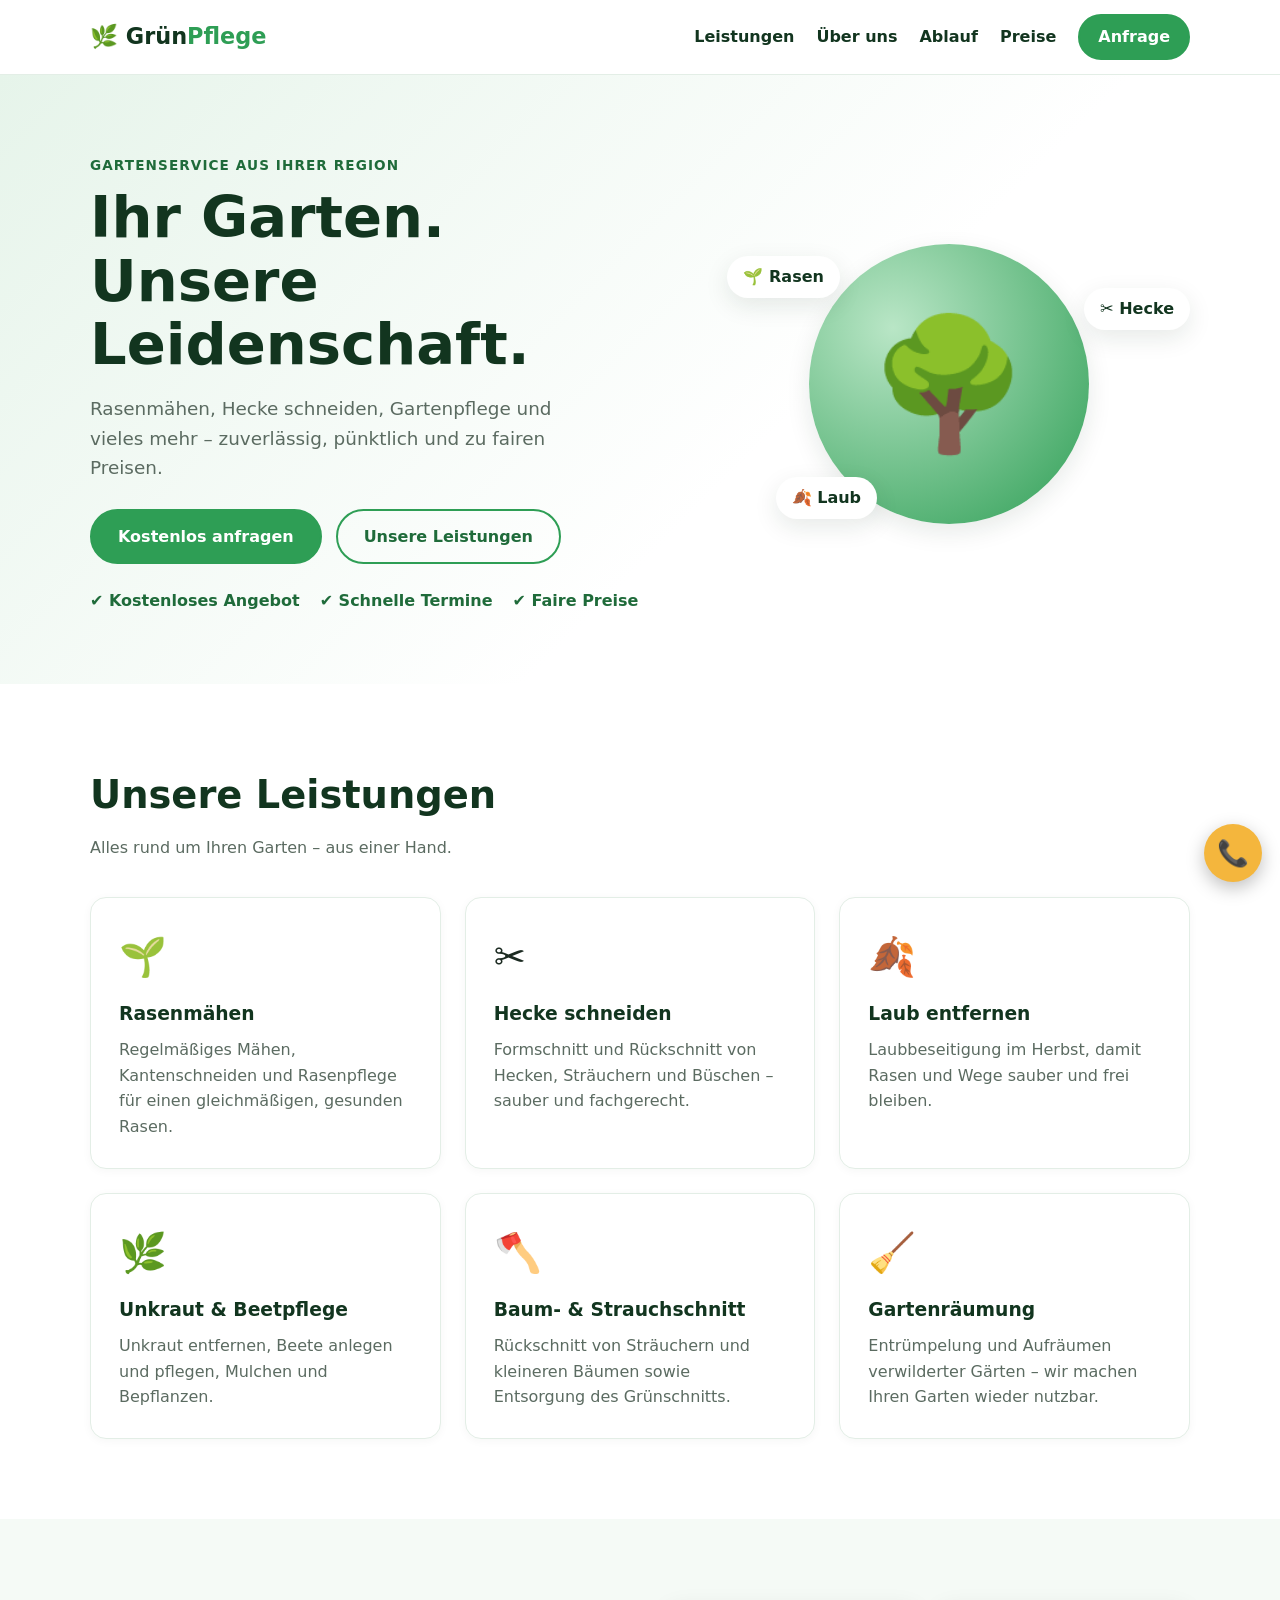
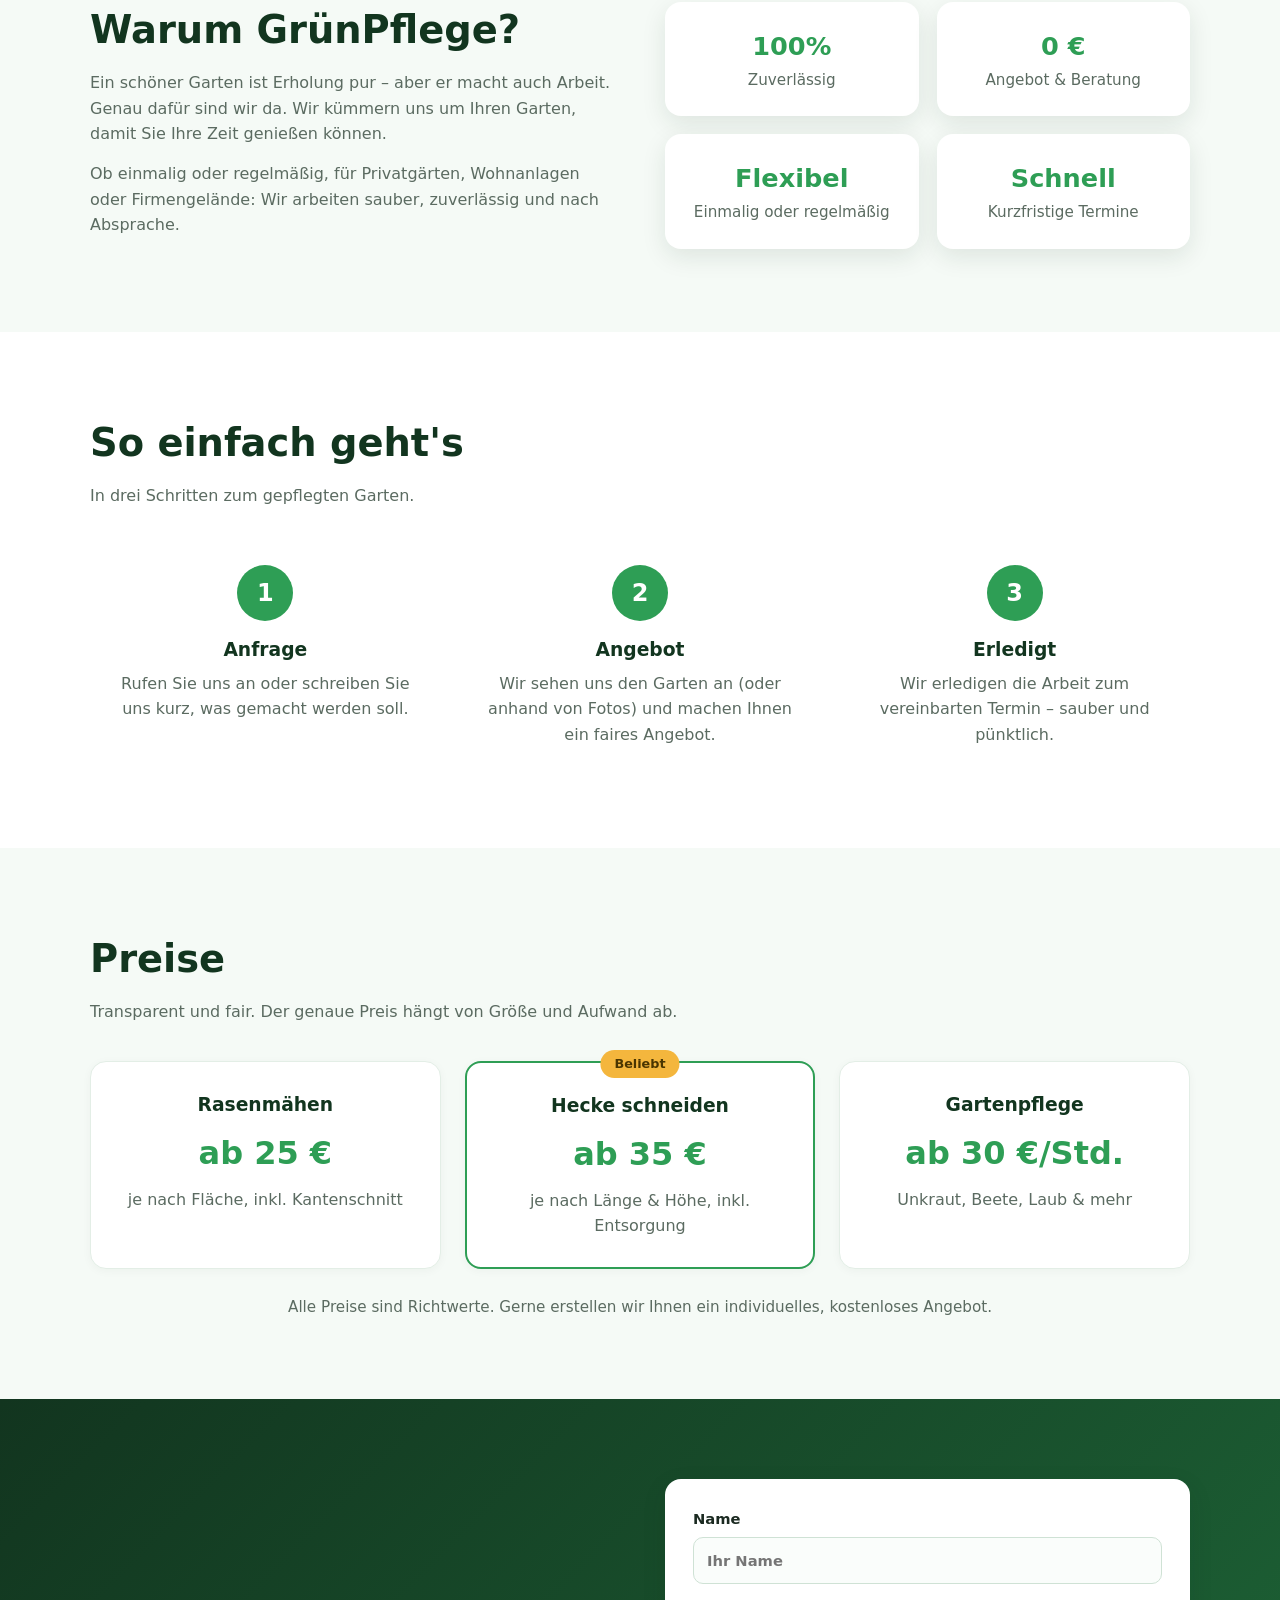
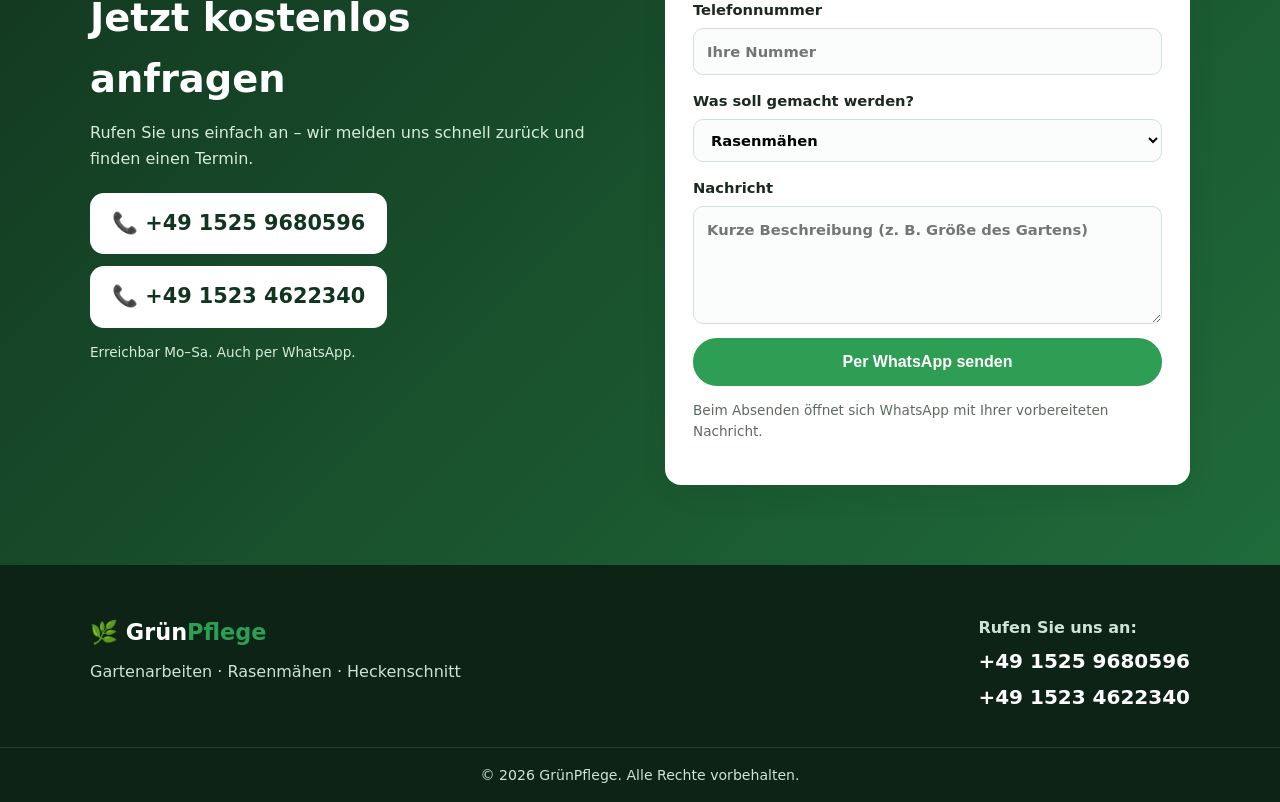
==== index.html @ f7f3b717 "Add files via upload" ====
<!DOCTYPE html>
<html lang="de">
<head>
  <meta charset="UTF-8">
  <meta name="viewport" content="width=device-width, initial-scale=1">
  <title>GrünPflege – Gartenarbeiten, Rasenmähen & Heckenschnitt</title>
  <meta name="description" content="Ihr zuverlässiger Gartenservice: Rasenmähen, Hecke schneiden, Gartenpflege und mehr. Jetzt kostenlos anfragen!">
  <link rel="stylesheet" href="style.css">
</head>
<body>

  <header class="site-header">
    <div class="container header-inner">
      <a href="#top" class="logo">🌿 Grün<span>Pflege</span></a>
      <button class="nav-toggle" aria-label="Menü öffnen" aria-expanded="false">☰</button>
      <nav class="nav" id="nav">
        <a href="#leistungen">Leistungen</a>
        <a href="#ueber-uns">Über uns</a>
        <a href="#ablauf">Ablauf</a>
        <a href="#preise">Preise</a>
        <a href="#kontakt" class="btn btn-small">Anfrage</a>
      </nav>
    </div>
  </header>

  <main id="top">

    <!-- HERO -->
    <section class="hero">
      <div class="container hero-inner">
        <div class="hero-text">
          <p class="eyebrow">Gartenservice aus Ihrer Region</p>
          <h1>Ihr Garten. <br>Unsere Leidenschaft.</h1>
          <p class="lead">Rasenmähen, Hecke schneiden, Gartenpflege und vieles mehr – zuverlässig, pünktlich und zu fairen Preisen.</p>
          <div class="hero-buttons">
            <a href="#kontakt" class="btn">Kostenlos anfragen</a>
            <a href="#leistungen" class="btn btn-outline">Unsere Leistungen</a>
          </div>
          <ul class="hero-points">
            <li>✔ Kostenloses Angebot</li>
            <li>✔ Schnelle Termine</li>
            <li>✔ Faire Preise</li>
          </ul>
        </div>
        <div class="hero-art" aria-hidden="true">
          <div class="art-circle">🌳</div>
          <div class="art-chip chip1">🌱 Rasen</div>
          <div class="art-chip chip2">✂️ Hecke</div>
          <div class="art-chip chip3">🍂 Laub</div>
        </div>
      </div>
    </section>

    <!-- LEISTUNGEN -->
    <section id="leistungen" class="section">
      <div class="container">
        <h2>Unsere Leistungen</h2>
        <p class="section-sub">Alles rund um Ihren Garten – aus einer Hand.</p>
        <div class="cards">
          <article class="card">
            <div class="icon">🌱</div>
            <h3>Rasenmähen</h3>
            <p>Regelmäßiges Mähen, Kantenschneiden und Rasenpflege für einen gleichmäßigen, gesunden Rasen.</p>
          </article>
          <article class="card">
            <div class="icon">✂️</div>
            <h3>Hecke schneiden</h3>
            <p>Formschnitt und Rückschnitt von Hecken, Sträuchern und Büschen – sauber und fachgerecht.</p>
          </article>
          <article class="card">
            <div class="icon">🍂</div>
            <h3>Laub entfernen</h3>
            <p>Laubbeseitigung im Herbst, damit Rasen und Wege sauber und frei bleiben.</p>
          </article>
          <article class="card">
            <div class="icon">🌿</div>
            <h3>Unkraut & Beetpflege</h3>
            <p>Unkraut entfernen, Beete anlegen und pflegen, Mulchen und Bepflanzen.</p>
          </article>
          <article class="card">
            <div class="icon">🪓</div>
            <h3>Baum- & Strauchschnitt</h3>
            <p>Rückschnitt von Sträuchern und kleineren Bäumen sowie Entsorgung des Grünschnitts.</p>
          </article>
          <article class="card">
            <div class="icon">🧹</div>
            <h3>Gartenräumung</h3>
            <p>Entrümpelung und Aufräumen verwilderter Gärten – wir machen Ihren Garten wieder nutzbar.</p>
          </article>
        </div>
      </div>
    </section>

    <!-- ÜBER UNS -->
    <section id="ueber-uns" class="section section-alt">
      <div class="container two-col">
        <div>
          <h2>Warum GrünPflege?</h2>
          <p>Ein schöner Garten ist Erholung pur – aber er macht auch Arbeit. Genau dafür sind wir da. Wir kümmern uns um Ihren Garten, damit Sie Ihre Zeit genießen können.</p>
          <p>Ob einmalig oder regelmäßig, für Privatgärten, Wohnanlagen oder Firmengelände: Wir arbeiten sauber, zuverlässig und nach Absprache.</p>
        </div>
        <div class="stats">
          <div class="stat"><strong>100%</strong><span>Zuverlässig</span></div>
          <div class="stat"><strong>0 €</strong><span>Angebot & Beratung</span></div>
          <div class="stat"><strong>Flexibel</strong><span>Einmalig oder regelmäßig</span></div>
          <div class="stat"><strong>Schnell</strong><span>Kurzfristige Termine</span></div>
        </div>
      </div>
    </section>

    <!-- ABLAUF -->
    <section id="ablauf" class="section">
      <div class="container">
        <h2>So einfach geht's</h2>
        <p class="section-sub">In drei Schritten zum gepflegten Garten.</p>
        <div class="steps">
          <div class="step"><span class="num">1</span><h3>Anfrage</h3><p>Rufen Sie uns an oder schreiben Sie uns kurz, was gemacht werden soll.</p></div>
          <div class="step"><span class="num">2</span><h3>Angebot</h3><p>Wir sehen uns den Garten an (oder anhand von Fotos) und machen Ihnen ein faires Angebot.</p></div>
          <div class="step"><span class="num">3</span><h3>Erledigt</h3><p>Wir erledigen die Arbeit zum vereinbarten Termin – sauber und pünktlich.</p></div>
        </div>
      </div>
    </section>

    <!-- PREISE -->
    <section id="preise" class="section section-alt">
      <div class="container">
        <h2>Preise</h2>
        <p class="section-sub">Transparent und fair. Der genaue Preis hängt von Größe und Aufwand ab.</p>
        <div class="cards">
          <article class="card price">
            <h3>Rasenmähen</h3>
            <p class="price-tag">ab 25 €</p>
            <p>je nach Fläche, inkl. Kantenschnitt</p>
          </article>
          <article class="card price featured">
            <span class="badge">Beliebt</span>
            <h3>Hecke schneiden</h3>
            <p class="price-tag">ab 35 €</p>
            <p>je nach Länge & Höhe, inkl. Entsorgung</p>
          </article>
          <article class="card price">
            <h3>Gartenpflege</h3>
            <p class="price-tag">ab 30 €/Std.</p>
            <p>Unkraut, Beete, Laub & mehr</p>
          </article>
        </div>
        <p class="note">Alle Preise sind Richtwerte. Gerne erstellen wir Ihnen ein individuelles, kostenloses Angebot.</p>
      </div>
    </section>

    <!-- KONTAKT -->
    <section id="kontakt" class="section contact">
      <div class="container two-col">
        <div>
          <h2>Jetzt kostenlos anfragen</h2>
          <p>Rufen Sie uns einfach an – wir melden uns schnell zurück und finden einen Termin.</p>
          <div class="phones">
            <a class="phone" href="tel:+4915259680596">📞 +49 1525 9680596</a>
            <a class="phone" href="tel:+4915234622340">📞 +49 1523 4622340</a>
          </div>
          <p class="small">Erreichbar Mo–Sa. Auch per WhatsApp.</p>
        </div>
        <form class="form" id="contact-form">
          <label>Name
            <input type="text" name="name" required placeholder="Ihr Name">
          </label>
          <label>Telefonnummer
            <input type="tel" name="telefon" required placeholder="Ihre Nummer">
          </label>
          <label>Was soll gemacht werden?
            <select name="leistung">
              <option>Rasenmähen</option>
              <option>Hecke schneiden</option>
              <option>Laub entfernen</option>
              <option>Beet- & Unkrautpflege</option>
              <option>Baum- & Strauchschnitt</option>
              <option>Gartenräumung</option>
              <option>Sonstiges</option>
            </select>
          </label>
          <label>Nachricht
            <textarea name="nachricht" rows="4" placeholder="Kurze Beschreibung (z. B. Größe des Gartens)"></textarea>
          </label>
          <button type="submit" class="btn">Per WhatsApp senden</button>
          <p class="small">Beim Absenden öffnet sich WhatsApp mit Ihrer vorbereiteten Nachricht.</p>
        </form>
      </div>
    </section>

  </main>

  <footer class="site-footer">
    <div class="container footer-inner">
      <div>
        <div class="logo">🌿 Grün<span>Pflege</span></div>
        <p>Gartenarbeiten · Rasenmähen · Heckenschnitt</p>
      </div>
      <div class="footer-phones">
        <p><strong>Rufen Sie uns an:</strong></p>
        <p><a href="tel:+4915259680596">+49 1525 9680596</a></p>
        <p><a href="tel:+4915234622340">+49 1523 4622340</a></p>
      </div>
    </div>
    <div class="footer-bottom">
      <div class="container">
        <p>© <span id="year"></span> GrünPflege. Alle Rechte vorbehalten.</p>
      </div>
    </div>
  </footer>

  <a class="call-fab" href="tel:+4915259680596" aria-label="Jetzt anrufen">📞</a>

  <script src="script.js"></script>
</body>
</html>
---- style.css ----
:root {
  --green-900: #12351f;
  --green-700: #1f6b3a;
  --green-500: #2e9e55;
  --green-100: #e6f4ea;
  --sun: #f4b63d;
  --ink: #1b2a21;
  --muted: #5b6b61;
  --bg: #ffffff;
  --bg-alt: #f5faf6;
  --radius: 16px;
  --shadow: 0 8px 24px rgba(18, 53, 31, 0.10);
}

* { box-sizing: border-box; margin: 0; padding: 0; }
html { scroll-behavior: smooth; }
body {
  font-family: system-ui, -apple-system, "Segoe UI", Roboto, Arial, sans-serif;
  color: var(--ink);
  background: var(--bg);
  line-height: 1.6;
}
a { color: inherit; text-decoration: none; }
.container { width: min(1100px, 92%); margin: 0 auto; }

/* Header */
.site-header {
  position: sticky; top: 0; z-index: 50;
  background: rgba(255,255,255,0.95);
  backdrop-filter: blur(8px);
  border-bottom: 1px solid #e3eee6;
}
.header-inner { display: flex; align-items: center; justify-content: space-between; padding: 14px 0; }
.logo { font-weight: 800; font-size: 1.4rem; color: var(--green-900); }
.logo span { color: var(--green-500); }
.nav { display: flex; align-items: center; gap: 22px; }
.nav a { font-weight: 600; color: var(--green-900); }
.nav a:hover { color: var(--green-500); }
.nav-toggle { display: none; background: none; border: 0; font-size: 1.8rem; cursor: pointer; color: var(--green-900); }

/* Buttons */
.btn {
  display: inline-block; cursor: pointer; border: 2px solid var(--green-500);
  background: var(--green-500); color: #fff; font-weight: 700;
  padding: 13px 26px; border-radius: 999px; font-size: 1rem;
  transition: transform .15s, background .15s, box-shadow .15s;
}
.btn:hover { background: var(--green-700); border-color: var(--green-700); transform: translateY(-2px); box-shadow: var(--shadow); }
.btn-outline { background: transparent; color: var(--green-700); }
.btn-outline:hover { color: #fff; }
.btn-small { padding: 8px 18px; }
.nav .btn-small { color: #fff; }
.nav .btn-small:hover { color: #fff; }

/* Hero */
.hero {
  background: linear-gradient(135deg, var(--green-100), #fff 60%);
  padding: 80px 0 70px;
}
.hero-inner { display: grid; grid-template-columns: 1.2fr 1fr; gap: 40px; align-items: center; }
.eyebrow { color: var(--green-700); font-weight: 700; text-transform: uppercase; letter-spacing: .08em; font-size: .85rem; margin-bottom: 10px; }
h1 { font-size: clamp(2.2rem, 5vw, 3.6rem); line-height: 1.1; color: var(--green-900); margin-bottom: 18px; }
.lead { font-size: 1.15rem; color: var(--muted); max-width: 520px; margin-bottom: 26px; }
.hero-buttons { display: flex; gap: 14px; flex-wrap: wrap; margin-bottom: 24px; }
.hero-points { list-style: none; display: flex; gap: 20px; flex-wrap: wrap; color: var(--green-700); font-weight: 600; }

.hero-art { position: relative; display: grid; place-items: center; min-height: 320px; }
.art-circle {
  width: 280px; height: 280px; border-radius: 50%;
  background: radial-gradient(circle at 30% 30%, #b9e6c6, var(--green-500));
  display: grid; place-items: center; font-size: 8rem;
  box-shadow: var(--shadow);
}
.art-chip {
  position: absolute; background: #fff; padding: 8px 16px; border-radius: 999px;
  font-weight: 700; box-shadow: var(--shadow); color: var(--green-900);
  animation: float 4s ease-in-out infinite;
}
.chip1 { top: 10%; left: 4%; }
.chip2 { top: 20%; right: 0; animation-delay: .8s; }
.chip3 { bottom: 8%; left: 14%; animation-delay: 1.6s; }
@keyframes float { 0%,100% { transform: translateY(0); } 50% { transform: translateY(-10px); } }

/* Sections */
.section { padding: 80px 0; }
.section-alt { background: var(--bg-alt); }
h2 { font-size: clamp(1.7rem, 3.5vw, 2.4rem); color: var(--green-900); margin-bottom: 10px; }
.section-sub { color: var(--muted); margin-bottom: 36px; }

.cards { display: grid; grid-template-columns: repeat(auto-fit, minmax(260px, 1fr)); gap: 24px; }
.card {
  position: relative; background: #fff; border: 1px solid #e3eee6; border-radius: var(--radius);
  padding: 28px; box-shadow: 0 2px 10px rgba(18,53,31,.04);
  transition: transform .2s, box-shadow .2s;
}
.card:hover { transform: translateY(-6px); box-shadow: var(--shadow); }
.card .icon { font-size: 2.4rem; margin-bottom: 12px; }
.card h3 { color: var(--green-900); margin-bottom: 8px; }
.card p { color: var(--muted); }

.two-col { display: grid; grid-template-columns: 1fr 1fr; gap: 50px; align-items: center; }
.two-col p { margin-bottom: 14px; color: var(--muted); }
.stats { display: grid; grid-template-columns: 1fr 1fr; gap: 18px; }
.stat { background: #fff; border-radius: var(--radius); padding: 24px; text-align: center; box-shadow: var(--shadow); }
.stat strong { display: block; font-size: 1.6rem; color: var(--green-500); }
.stat span { color: var(--muted); font-size: .95rem; }

/* Steps */
.steps { display: grid; grid-template-columns: repeat(auto-fit, minmax(240px, 1fr)); gap: 24px; }
.step { text-align: center; padding: 20px; }
.num {
  display: inline-grid; place-items: center; width: 56px; height: 56px; border-radius: 50%;
  background: var(--green-500); color: #fff; font-size: 1.5rem; font-weight: 800; margin-bottom: 14px;
}
.step h3 { color: var(--green-900); margin-bottom: 6px; }
.step p { color: var(--muted); }

/* Prices */
.price { text-align: center; }
.price-tag { font-size: 2rem; font-weight: 800; color: var(--green-500) !important; margin: 8px 0; }
.price.featured { border: 2px solid var(--green-500); }
.badge {
  position: absolute; top: -13px; left: 50%; transform: translateX(-50%);
  background: var(--sun); color: #4a3500; font-weight: 800; font-size: .8rem;
  padding: 4px 14px; border-radius: 999px;
}
.note { text-align: center; color: var(--muted); margin-top: 26px; font-size: .95rem; }

/* Contact */
.contact { background: linear-gradient(135deg, var(--green-900), var(--green-700)); color: #fff; }
.contact h2 { color: #fff; }
.contact .two-col p { color: #d6ecdc; }
.phones { display: flex; flex-direction: column; gap: 12px; margin: 22px 0 14px; }
.phone {
  display: inline-block; background: #fff; color: var(--green-900); font-weight: 800;
  font-size: 1.3rem; padding: 14px 22px; border-radius: 14px; width: fit-content;
  transition: transform .15s;
}
.phone:hover { transform: scale(1.04); }
.small { font-size: .85rem; }

.form {
  background: #fff; color: var(--ink); border-radius: var(--radius); padding: 28px;
  display: grid; gap: 14px; box-shadow: var(--shadow);
}
.form label { display: grid; gap: 6px; font-weight: 600; font-size: .92rem; }
.form input, .form select, .form textarea {
  font: inherit; padding: 11px 13px; border: 1.5px solid #cfe2d5; border-radius: 10px; background: #fafdfb;
}
.form input:focus, .form select:focus, .form textarea:focus { outline: none; border-color: var(--green-500); }
.form .small { color: var(--muted) !important; }

/* Footer */
.site-footer { background: #0c2316; color: #cfe3d5; padding-top: 50px; }
.footer-inner { display: flex; justify-content: space-between; gap: 30px; flex-wrap: wrap; padding-bottom: 30px; }
.site-footer .logo { color: #fff; margin-bottom: 8px; }
.footer-phones a { font-size: 1.25rem; font-weight: 800; color: #fff; }
.footer-phones a:hover { color: var(--sun); }
.footer-phones p { margin-bottom: 4px; }
.footer-bottom { border-top: 1px solid #1d3d2a; padding: 16px 0; font-size: .88rem; text-align: center; }

/* Floating call button */
.call-fab {
  position: fixed; right: 18px; bottom: 18px; z-index: 60;
  width: 58px; height: 58px; border-radius: 50%; display: grid; place-items: center;
  background: var(--sun); font-size: 1.6rem; box-shadow: 0 6px 18px rgba(0,0,0,.25);
}

/* Responsive */
@media (max-width: 820px) {
  .hero-inner, .two-col { grid-template-columns: 1fr; }
  .hero-art { min-height: 260px; }
  .art-circle { width: 220px; height: 220px; font-size: 6rem; }
  .nav-toggle { display: block; }
  .nav {
    display: none; position: absolute; top: 100%; left: 0; right: 0; background: #fff;
    flex-direction: column; padding: 18px; gap: 14px; border-bottom: 1px solid #e3eee6;
  }
  .nav.open { display: flex; }
  .section { padding: 60px 0; }
}
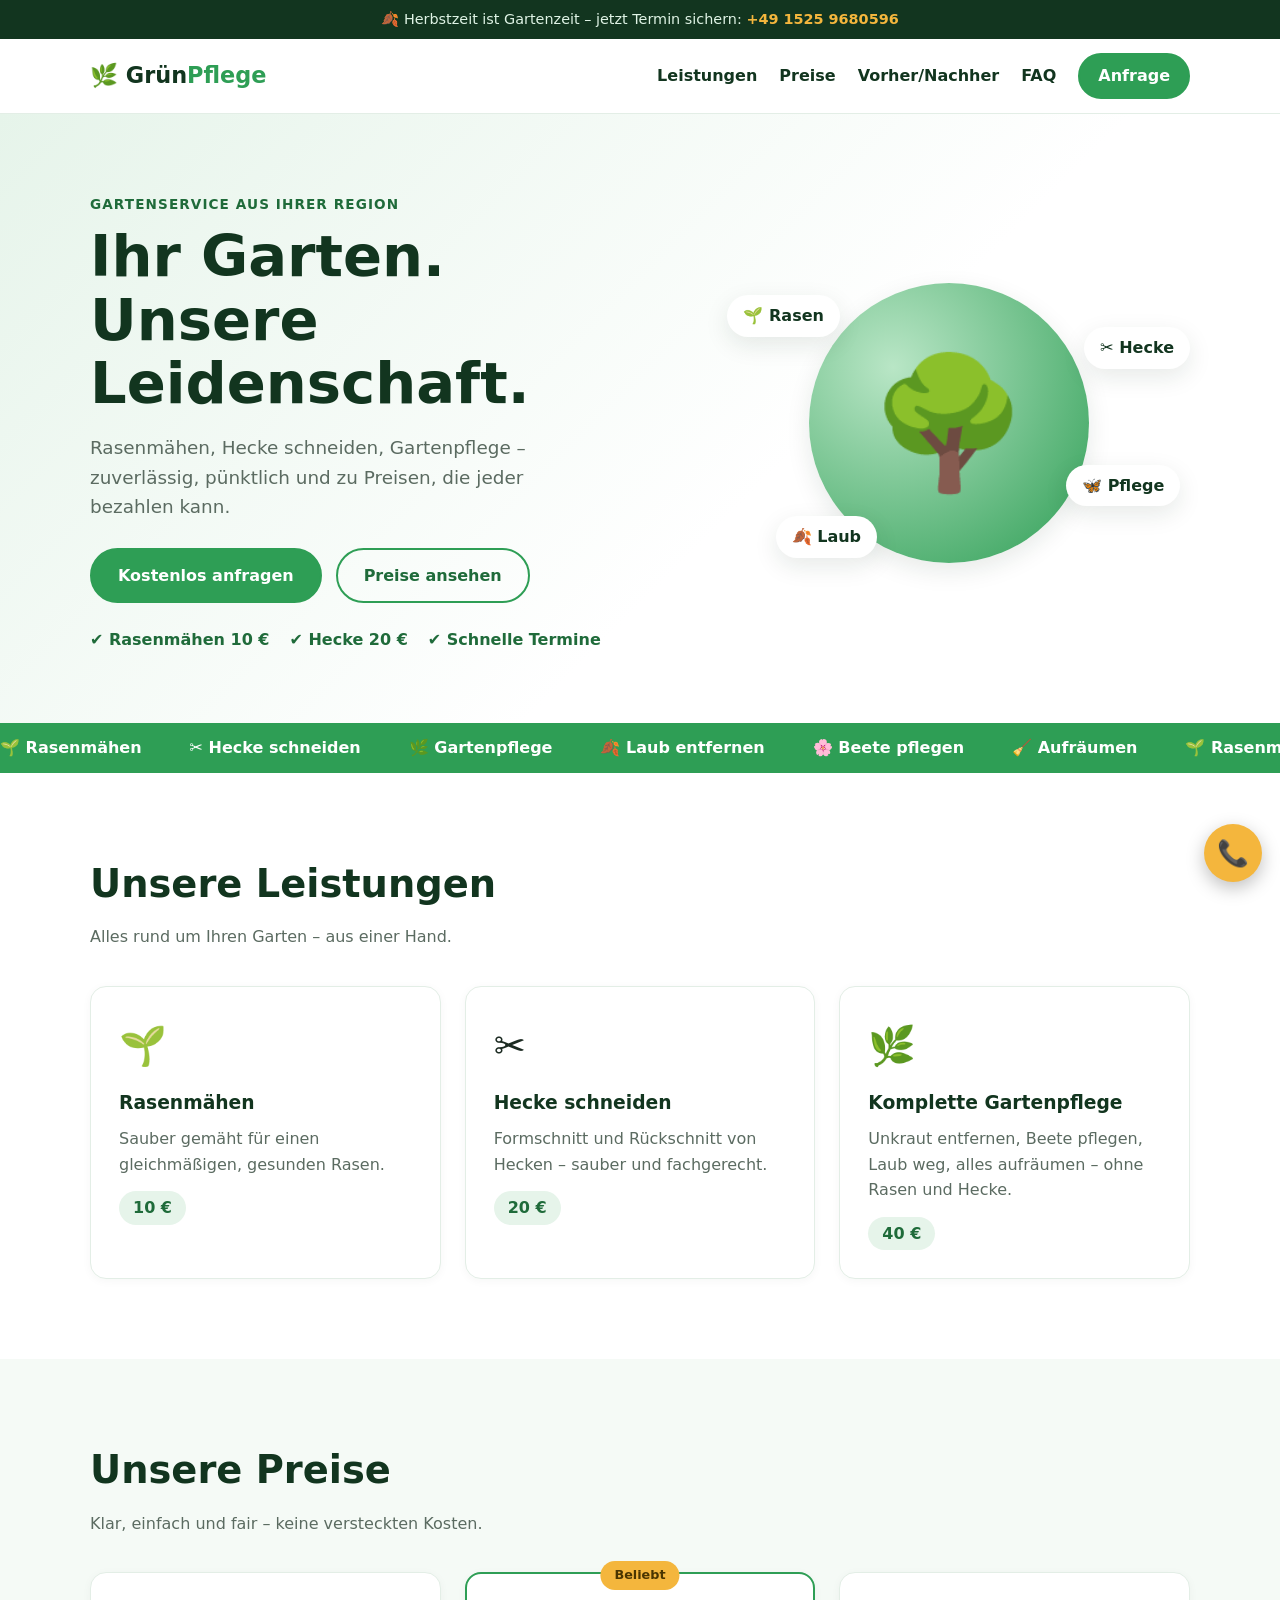
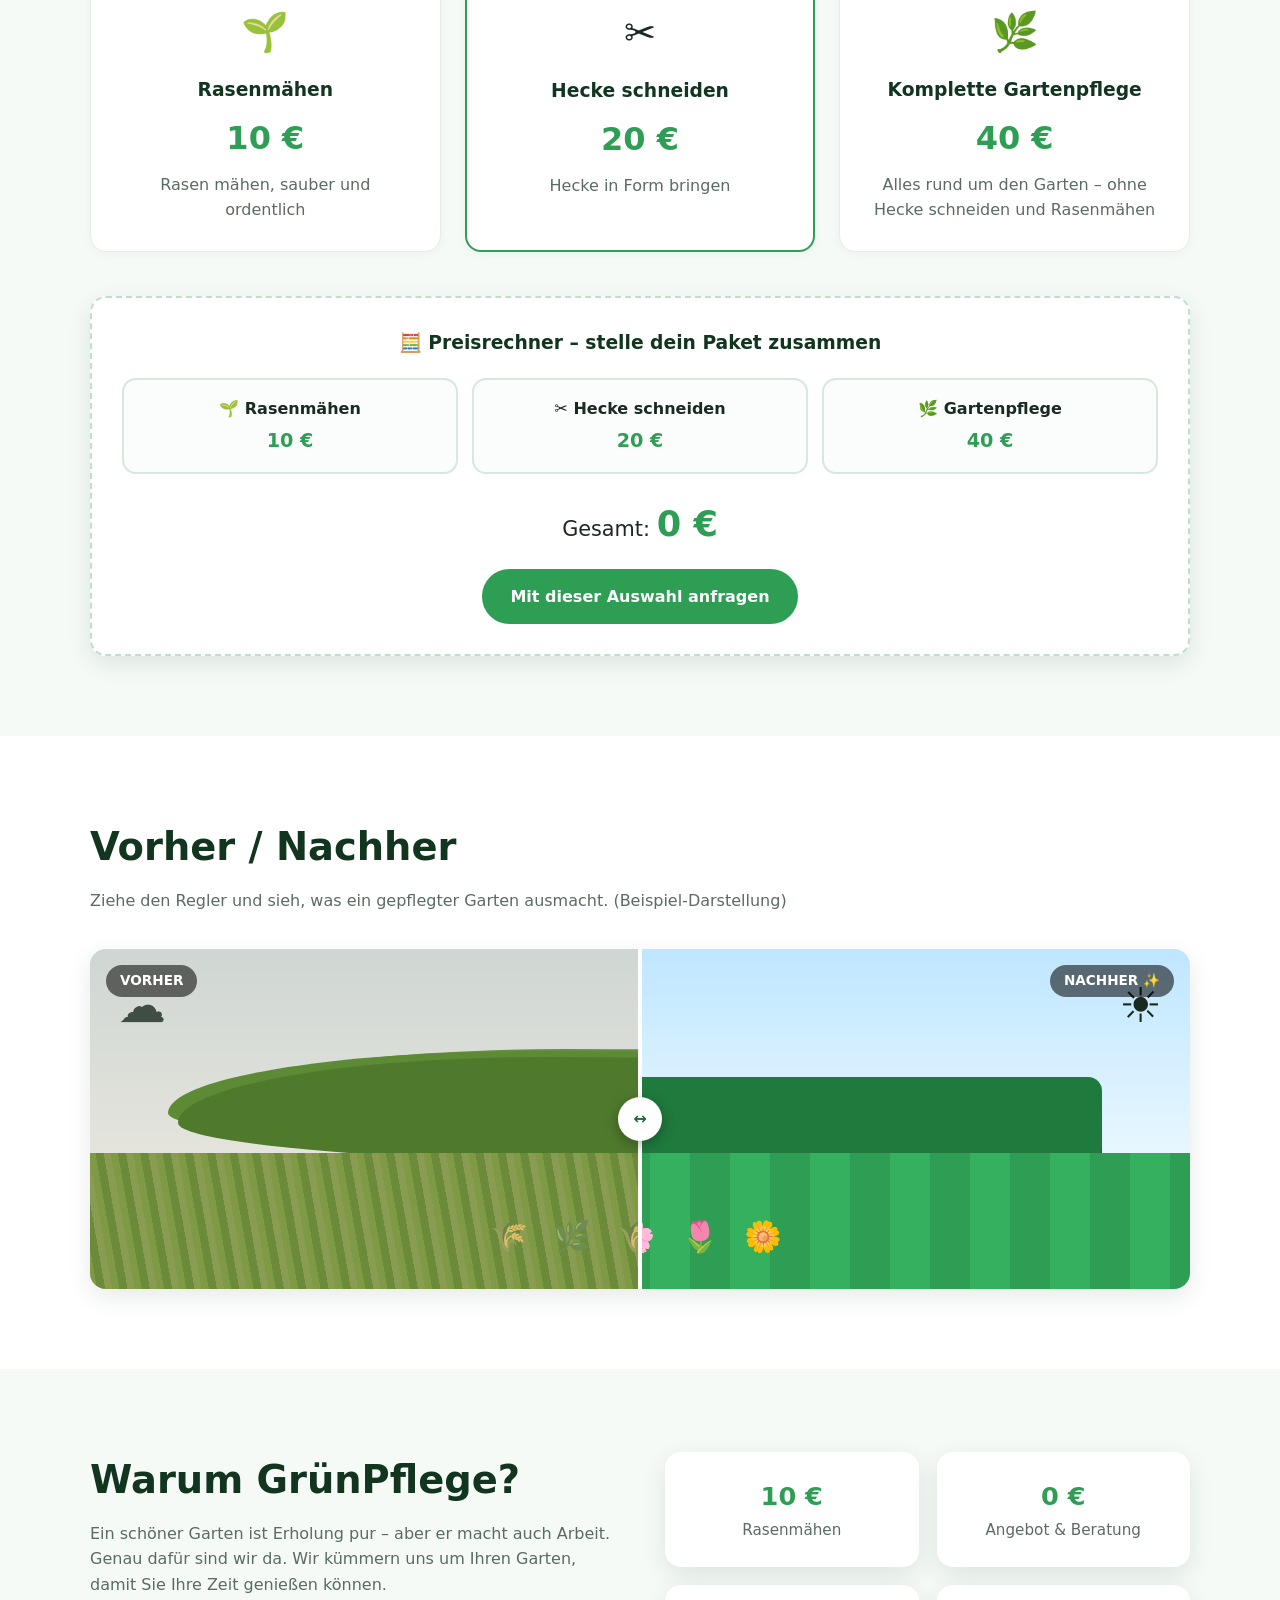
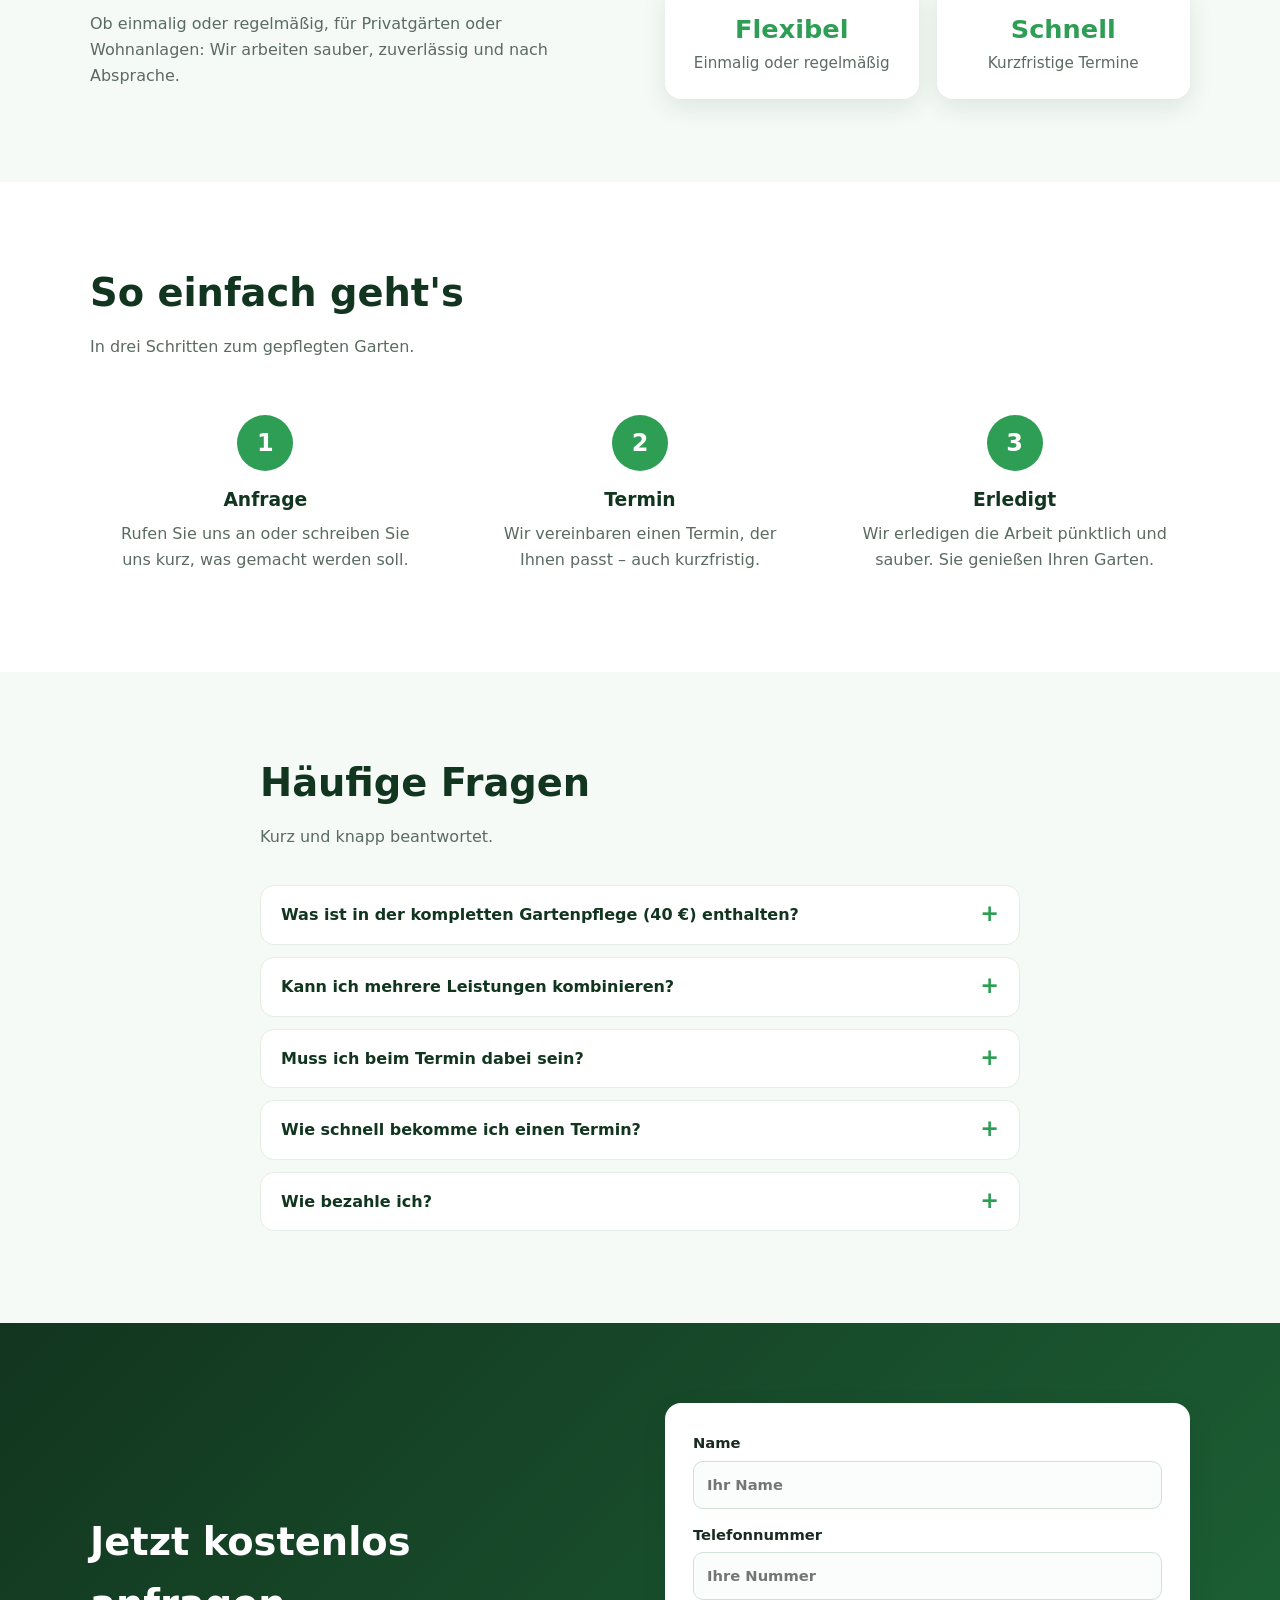
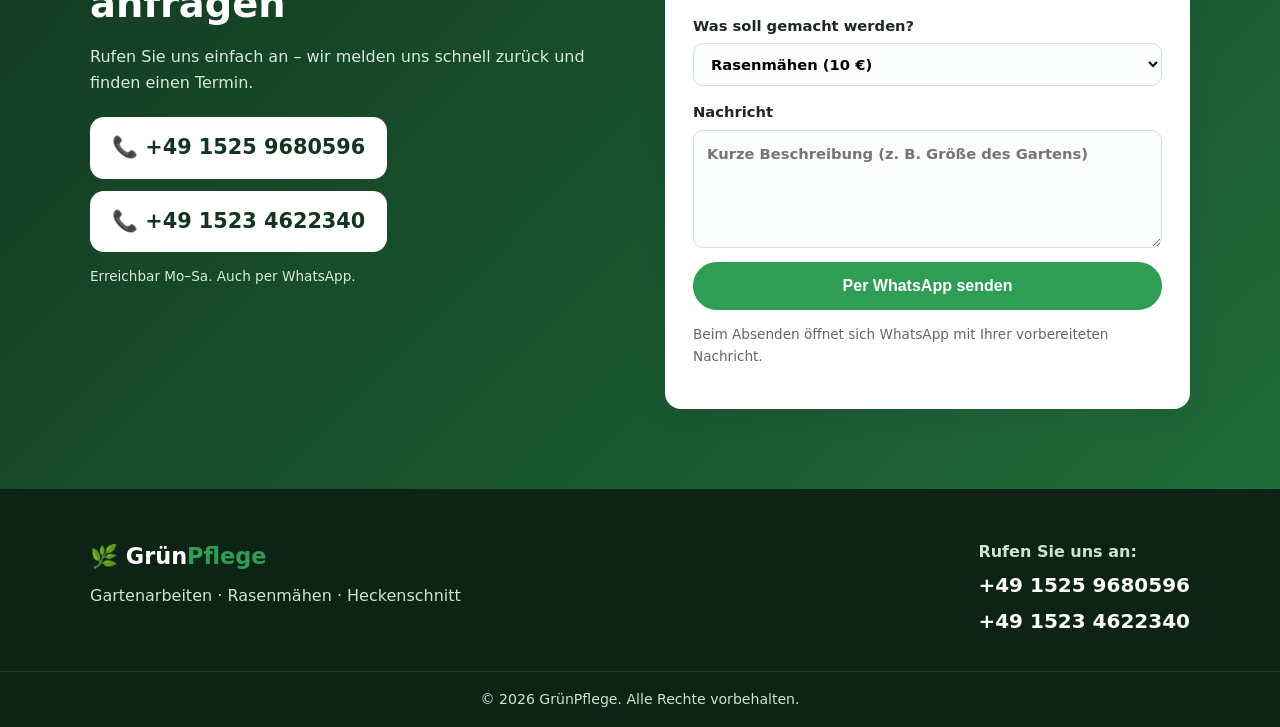
==== commit 28d8497f: "Add files via upload" ====
--- a/index.html
+++ b/index.html
@@ -4,10 +4,12 @@
   <meta charset="UTF-8">
   <meta name="viewport" content="width=device-width, initial-scale=1">
   <title>GrünPflege – Gartenarbeiten, Rasenmähen & Heckenschnitt</title>
-  <meta name="description" content="Ihr zuverlässiger Gartenservice: Rasenmähen, Hecke schneiden, Gartenpflege und mehr. Jetzt kostenlos anfragen!">
+  <meta name="description" content="Ihr zuverlässiger Gartenservice: Rasenmähen ab 10 €, Hecke schneiden 20 €, Gartenpflege 40 €. Jetzt anfragen!">
   <link rel="stylesheet" href="style.css">
 </head>
 <body>
+
+  <div class="topbar">🍂 Herbstzeit ist Gartenzeit – jetzt Termin sichern: <a href="tel:+4915259680596">+49 1525 9680596</a></div>
 
   <header class="site-header">
     <div class="container header-inner">
@@ -15,9 +17,9 @@
       <button class="nav-toggle" aria-label="Menü öffnen" aria-expanded="false">☰</button>
       <nav class="nav" id="nav">
         <a href="#leistungen">Leistungen</a>
-        <a href="#ueber-uns">Über uns</a>
-        <a href="#ablauf">Ablauf</a>
         <a href="#preise">Preise</a>
+        <a href="#vorher-nachher">Vorher/Nachher</a>
+        <a href="#faq">FAQ</a>
         <a href="#kontakt" class="btn btn-small">Anfrage</a>
       </nav>
     </div>
@@ -28,18 +30,18 @@
     <!-- HERO -->
     <section class="hero">
       <div class="container hero-inner">
-        <div class="hero-text">
+        <div class="hero-text reveal">
           <p class="eyebrow">Gartenservice aus Ihrer Region</p>
           <h1>Ihr Garten. <br>Unsere Leidenschaft.</h1>
-          <p class="lead">Rasenmähen, Hecke schneiden, Gartenpflege und vieles mehr – zuverlässig, pünktlich und zu fairen Preisen.</p>
+          <p class="lead">Rasenmähen, Hecke schneiden, Gartenpflege – zuverlässig, pünktlich und zu Preisen, die jeder bezahlen kann.</p>
           <div class="hero-buttons">
             <a href="#kontakt" class="btn">Kostenlos anfragen</a>
-            <a href="#leistungen" class="btn btn-outline">Unsere Leistungen</a>
+            <a href="#preise" class="btn btn-outline">Preise ansehen</a>
           </div>
           <ul class="hero-points">
-            <li>✔ Kostenloses Angebot</li>
+            <li>✔ Rasenmähen 10 €</li>
+            <li>✔ Hecke 20 €</li>
             <li>✔ Schnelle Termine</li>
-            <li>✔ Faire Preise</li>
           </ul>
         </div>
         <div class="hero-art" aria-hidden="true">
@@ -47,46 +49,110 @@
           <div class="art-chip chip1">🌱 Rasen</div>
           <div class="art-chip chip2">✂️ Hecke</div>
           <div class="art-chip chip3">🍂 Laub</div>
-        </div>
-      </div>
-    </section>
+          <div class="art-chip chip4">🦋 Pflege</div>
+        </div>
+      </div>
+    </section>
+
+    <!-- LAUFBAND -->
+    <div class="marquee" aria-hidden="true">
+      <div class="marquee-track">
+        <span>🌱 Rasenmähen</span><span>✂️ Hecke schneiden</span><span>🌿 Gartenpflege</span><span>🍂 Laub entfernen</span><span>🌸 Beete pflegen</span><span>🧹 Aufräumen</span>
+        <span>🌱 Rasenmähen</span><span>✂️ Hecke schneiden</span><span>🌿 Gartenpflege</span><span>🍂 Laub entfernen</span><span>🌸 Beete pflegen</span><span>🧹 Aufräumen</span>
+      </div>
+    </div>
 
     <!-- LEISTUNGEN -->
     <section id="leistungen" class="section">
       <div class="container">
-        <h2>Unsere Leistungen</h2>
-        <p class="section-sub">Alles rund um Ihren Garten – aus einer Hand.</p>
+        <h2 class="reveal">Unsere Leistungen</h2>
+        <p class="section-sub reveal">Alles rund um Ihren Garten – aus einer Hand.</p>
         <div class="cards">
-          <article class="card">
+          <article class="card reveal">
             <div class="icon">🌱</div>
             <h3>Rasenmähen</h3>
-            <p>Regelmäßiges Mähen, Kantenschneiden und Rasenpflege für einen gleichmäßigen, gesunden Rasen.</p>
-          </article>
-          <article class="card">
+            <p>Sauber gemäht für einen gleichmäßigen, gesunden Rasen.</p>
+            <span class="mini-price">10 €</span>
+          </article>
+          <article class="card reveal">
             <div class="icon">✂️</div>
             <h3>Hecke schneiden</h3>
-            <p>Formschnitt und Rückschnitt von Hecken, Sträuchern und Büschen – sauber und fachgerecht.</p>
-          </article>
-          <article class="card">
-            <div class="icon">🍂</div>
-            <h3>Laub entfernen</h3>
-            <p>Laubbeseitigung im Herbst, damit Rasen und Wege sauber und frei bleiben.</p>
-          </article>
-          <article class="card">
+            <p>Formschnitt und Rückschnitt von Hecken – sauber und fachgerecht.</p>
+            <span class="mini-price">20 €</span>
+          </article>
+          <article class="card reveal">
             <div class="icon">🌿</div>
-            <h3>Unkraut & Beetpflege</h3>
-            <p>Unkraut entfernen, Beete anlegen und pflegen, Mulchen und Bepflanzen.</p>
-          </article>
-          <article class="card">
-            <div class="icon">🪓</div>
-            <h3>Baum- & Strauchschnitt</h3>
-            <p>Rückschnitt von Sträuchern und kleineren Bäumen sowie Entsorgung des Grünschnitts.</p>
-          </article>
-          <article class="card">
-            <div class="icon">🧹</div>
-            <h3>Gartenräumung</h3>
-            <p>Entrümpelung und Aufräumen verwilderter Gärten – wir machen Ihren Garten wieder nutzbar.</p>
-          </article>
+            <h3>Komplette Gartenpflege</h3>
+            <p>Unkraut entfernen, Beete pflegen, Laub weg, alles aufräumen – ohne Rasen und Hecke.</p>
+            <span class="mini-price">40 €</span>
+          </article>
+        </div>
+      </div>
+    </section>
+
+    <!-- PREISE -->
+    <section id="preise" class="section section-alt">
+      <div class="container">
+        <h2 class="reveal">Unsere Preise</h2>
+        <p class="section-sub reveal">Klar, einfach und fair – keine versteckten Kosten.</p>
+        <div class="cards">
+          <article class="card price reveal">
+            <div class="icon">🌱</div>
+            <h3>Rasenmähen</h3>
+            <p class="price-tag">10 €</p>
+            <p>Rasen mähen, sauber und ordentlich</p>
+          </article>
+          <article class="card price featured reveal">
+            <span class="badge">Beliebt</span>
+            <div class="icon">✂️</div>
+            <h3>Hecke schneiden</h3>
+            <p class="price-tag">20 €</p>
+            <p>Hecke in Form bringen</p>
+          </article>
+          <article class="card price reveal">
+            <div class="icon">🌿</div>
+            <h3>Komplette Gartenpflege</h3>
+            <p class="price-tag">40 €</p>
+            <p>Alles rund um den Garten – ohne Hecke schneiden und Rasenmähen</p>
+          </article>
+        </div>
+
+        <!-- Preisrechner -->
+        <div class="calc reveal">
+          <h3>🧮 Preisrechner – stelle dein Paket zusammen</h3>
+          <div class="calc-grid">
+            <label class="calc-item"><input type="checkbox" data-price="10" data-name="Rasenmähen"><span class="calc-box"><b>🌱 Rasenmähen</b><em>10 €</em></span></label>
+            <label class="calc-item"><input type="checkbox" data-price="20" data-name="Hecke schneiden"><span class="calc-box"><b>✂️ Hecke schneiden</b><em>20 €</em></span></label>
+            <label class="calc-item"><input type="checkbox" data-price="40" data-name="Komplette Gartenpflege"><span class="calc-box"><b>🌿 Gartenpflege</b><em>40 €</em></span></label>
+          </div>
+          <div class="calc-total">Gesamt: <strong id="calc-sum">0 €</strong></div>
+          <a href="#kontakt" class="btn" id="calc-send">Mit dieser Auswahl anfragen</a>
+        </div>
+      </div>
+    </section>
+
+    <!-- VORHER / NACHHER -->
+    <section id="vorher-nachher" class="section">
+      <div class="container">
+        <h2 class="reveal">Vorher / Nachher</h2>
+        <p class="section-sub reveal">Ziehe den Regler und sieh, was ein gepflegter Garten ausmacht. (Beispiel-Darstellung)</p>
+        <div class="ba reveal" id="ba">
+          <div class="ba-scene ba-after">
+            <div class="sun">☀️</div>
+            <div class="hedge neat"></div>
+            <div class="lawn neat"></div>
+            <div class="flowers">🌷 🌼 🌸 🌷 🌼</div>
+            <span class="ba-label right">NACHHER ✨</span>
+          </div>
+          <div class="ba-scene ba-before" id="ba-before">
+            <div class="sun dim">☁️</div>
+            <div class="hedge messy"></div>
+            <div class="lawn messy"></div>
+            <div class="flowers weeds">🌾 🌿 🌾 🌿 🌾</div>
+            <span class="ba-label left">VORHER</span>
+          </div>
+          <div class="ba-handle" id="ba-handle"><span>↔</span></div>
+          <input type="range" min="0" max="100" value="50" id="ba-range" aria-label="Vorher/Nachher Regler">
         </div>
       </div>
     </section>
@@ -94,13 +160,13 @@
     <!-- ÜBER UNS -->
     <section id="ueber-uns" class="section section-alt">
       <div class="container two-col">
-        <div>
+        <div class="reveal">
           <h2>Warum GrünPflege?</h2>
           <p>Ein schöner Garten ist Erholung pur – aber er macht auch Arbeit. Genau dafür sind wir da. Wir kümmern uns um Ihren Garten, damit Sie Ihre Zeit genießen können.</p>
-          <p>Ob einmalig oder regelmäßig, für Privatgärten, Wohnanlagen oder Firmengelände: Wir arbeiten sauber, zuverlässig und nach Absprache.</p>
-        </div>
-        <div class="stats">
-          <div class="stat"><strong>100%</strong><span>Zuverlässig</span></div>
+          <p>Ob einmalig oder regelmäßig, für Privatgärten oder Wohnanlagen: Wir arbeiten sauber, zuverlässig und nach Absprache.</p>
+        </div>
+        <div class="stats reveal">
+          <div class="stat"><strong>10 €</strong><span>Rasenmähen</span></div>
           <div class="stat"><strong>0 €</strong><span>Angebot & Beratung</span></div>
           <div class="stat"><strong>Flexibel</strong><span>Einmalig oder regelmäßig</span></div>
           <div class="stat"><strong>Schnell</strong><span>Kurzfristige Termine</span></div>
@@ -111,47 +177,48 @@
     <!-- ABLAUF -->
     <section id="ablauf" class="section">
       <div class="container">
-        <h2>So einfach geht's</h2>
-        <p class="section-sub">In drei Schritten zum gepflegten Garten.</p>
+        <h2 class="reveal">So einfach geht's</h2>
+        <p class="section-sub reveal">In drei Schritten zum gepflegten Garten.</p>
         <div class="steps">
-          <div class="step"><span class="num">1</span><h3>Anfrage</h3><p>Rufen Sie uns an oder schreiben Sie uns kurz, was gemacht werden soll.</p></div>
-          <div class="step"><span class="num">2</span><h3>Angebot</h3><p>Wir sehen uns den Garten an (oder anhand von Fotos) und machen Ihnen ein faires Angebot.</p></div>
-          <div class="step"><span class="num">3</span><h3>Erledigt</h3><p>Wir erledigen die Arbeit zum vereinbarten Termin – sauber und pünktlich.</p></div>
-        </div>
-      </div>
-    </section>
-
-    <!-- PREISE -->
-    <section id="preise" class="section section-alt">
-      <div class="container">
-        <h2>Preise</h2>
-        <p class="section-sub">Transparent und fair. Der genaue Preis hängt von Größe und Aufwand ab.</p>
-        <div class="cards">
-          <article class="card price">
-            <h3>Rasenmähen</h3>
-            <p class="price-tag">ab 25 €</p>
-            <p>je nach Fläche, inkl. Kantenschnitt</p>
-          </article>
-          <article class="card price featured">
-            <span class="badge">Beliebt</span>
-            <h3>Hecke schneiden</h3>
-            <p class="price-tag">ab 35 €</p>
-            <p>je nach Länge & Höhe, inkl. Entsorgung</p>
-          </article>
-          <article class="card price">
-            <h3>Gartenpflege</h3>
-            <p class="price-tag">ab 30 €/Std.</p>
-            <p>Unkraut, Beete, Laub & mehr</p>
-          </article>
-        </div>
-        <p class="note">Alle Preise sind Richtwerte. Gerne erstellen wir Ihnen ein individuelles, kostenloses Angebot.</p>
+          <div class="step reveal"><span class="num">1</span><h3>Anfrage</h3><p>Rufen Sie uns an oder schreiben Sie uns kurz, was gemacht werden soll.</p></div>
+          <div class="step reveal"><span class="num">2</span><h3>Termin</h3><p>Wir vereinbaren einen Termin, der Ihnen passt – auch kurzfristig.</p></div>
+          <div class="step reveal"><span class="num">3</span><h3>Erledigt</h3><p>Wir erledigen die Arbeit pünktlich und sauber. Sie genießen Ihren Garten.</p></div>
+        </div>
+      </div>
+    </section>
+
+    <!-- FAQ -->
+    <section id="faq" class="section section-alt">
+      <div class="container narrow">
+        <h2 class="reveal">Häufige Fragen</h2>
+        <p class="section-sub reveal">Kurz und knapp beantwortet.</p>
+        <details class="faq reveal">
+          <summary>Was ist in der kompletten Gartenpflege (40 €) enthalten?</summary>
+          <p>Unkraut entfernen, Beete pflegen, Laub und Gartenabfälle zusammenmachen und aufräumen. Rasenmähen und Hecke schneiden sind nicht dabei, die kannst du einzeln dazubuchen.</p>
+        </details>
+        <details class="faq reveal">
+          <summary>Kann ich mehrere Leistungen kombinieren?</summary>
+          <p>Ja! Mit dem Preisrechner siehst du direkt, was dein Paket kostet. Rasenmähen, Hecke und Gartenpflege zusammen kosten 70 €.</p>
+        </details>
+        <details class="faq reveal">
+          <summary>Muss ich beim Termin dabei sein?</summary>
+          <p>Nein, nicht unbedingt. Wenn wir den Garten erreichen können, erledigen wir alles auch ohne dich.</p>
+        </details>
+        <details class="faq reveal">
+          <summary>Wie schnell bekomme ich einen Termin?</summary>
+          <p>Meist sehr kurzfristig. Ruf einfach an oder schreib uns, dann finden wir einen Termin.</p>
+        </details>
+        <details class="faq reveal">
+          <summary>Wie bezahle ich?</summary>
+          <p>Nach der Arbeit, ganz einfach. Details besprechen wir bei der Terminabsprache.</p>
+        </details>
       </div>
     </section>
 
     <!-- KONTAKT -->
     <section id="kontakt" class="section contact">
       <div class="container two-col">
-        <div>
+        <div class="reveal">
           <h2>Jetzt kostenlos anfragen</h2>
           <p>Rufen Sie uns einfach an – wir melden uns schnell zurück und finden einen Termin.</p>
           <div class="phones">
@@ -160,7 +227,7 @@
           </div>
           <p class="small">Erreichbar Mo–Sa. Auch per WhatsApp.</p>
         </div>
-        <form class="form" id="contact-form">
+        <form class="form reveal" id="contact-form">
           <label>Name
             <input type="text" name="name" required placeholder="Ihr Name">
           </label>
@@ -169,12 +236,10 @@
           </label>
           <label>Was soll gemacht werden?
             <select name="leistung">
-              <option>Rasenmähen</option>
-              <option>Hecke schneiden</option>
-              <option>Laub entfernen</option>
-              <option>Beet- & Unkrautpflege</option>
-              <option>Baum- & Strauchschnitt</option>
-              <option>Gartenräumung</option>
+              <option>Rasenmähen (10 €)</option>
+              <option>Hecke schneiden (20 €)</option>
+              <option>Komplette Gartenpflege (40 €)</option>
+              <option>Mehrere Leistungen</option>
               <option>Sonstiges</option>
             </select>
           </label>
--- a/style.css
+++ b/style.css
@@ -166,6 +166,99 @@
   background: var(--sun); font-size: 1.6rem; box-shadow: 0 6px 18px rgba(0,0,0,.25);
 }
 
+/* Topbar */
+.topbar { background: var(--green-900); color: #dff3e5; text-align: center; padding: 8px 12px; font-size: .9rem; }
+.topbar a { color: var(--sun); font-weight: 800; }
+
+/* Marquee */
+.marquee { overflow: hidden; background: var(--green-500); color: #fff; padding: 12px 0; font-weight: 700; }
+.marquee-track { display: flex; gap: 48px; width: max-content; animation: scroll 28s linear infinite; }
+.marquee-track span { white-space: nowrap; }
+@keyframes scroll { to { transform: translateX(-50%); } }
+.chip4 { bottom: 24%; right: 2%; animation-delay: 2.2s; }
+
+/* Mini price on cards */
+.mini-price {
+  display: inline-block; margin-top: 14px; background: var(--green-100); color: var(--green-700);
+  font-weight: 800; padding: 4px 14px; border-radius: 999px;
+}
+.narrow { width: min(760px, 92%); }
+
+/* Reveal animation */
+.reveal { opacity: 0; transform: translateY(26px); transition: opacity .7s ease, transform .7s ease; }
+.reveal.in { opacity: 1; transform: none; }
+
+/* Price calculator */
+.calc {
+  margin-top: 44px; background: #fff; border-radius: var(--radius); padding: 30px;
+  box-shadow: var(--shadow); text-align: center; border: 2px dashed #bfe0c8;
+}
+.calc h3 { color: var(--green-900); margin-bottom: 20px; }
+.calc-grid { display: grid; grid-template-columns: repeat(auto-fit, minmax(200px, 1fr)); gap: 14px; margin-bottom: 22px; }
+.calc-item input { position: absolute; opacity: 0; }
+.calc-box {
+  display: flex; flex-direction: column; gap: 4px; padding: 16px; border-radius: 14px; cursor: pointer;
+  border: 2px solid #d6e9dc; background: #fafdfb; transition: all .15s;
+}
+.calc-box em { font-style: normal; color: var(--green-500); font-weight: 800; font-size: 1.2rem; }
+.calc-item input:checked + .calc-box { border-color: var(--green-500); background: var(--green-100); transform: scale(1.03); }
+.calc-item input:focus-visible + .calc-box { outline: 3px solid var(--sun); }
+.calc-total { font-size: 1.3rem; margin-bottom: 16px; }
+.calc-total strong { font-size: 2.2rem; color: var(--green-500); }
+
+/* Before / After */
+.ba {
+  position: relative; height: 340px; border-radius: var(--radius); overflow: hidden;
+  box-shadow: var(--shadow); user-select: none; touch-action: pan-y;
+}
+.ba-scene { position: absolute; inset: 0; overflow: hidden; }
+.ba-after { background: linear-gradient(#bfe6ff, #e8f7ff 60%); }
+.ba-before { background: linear-gradient(#cfd6d3, #e4e4dc 60%); clip-path: inset(0 50% 0 0); }
+.sun { position: absolute; top: 18px; right: 28px; font-size: 3rem; }
+.sun.dim { right: auto; left: 28px; opacity: .8; }
+.hedge { position: absolute; left: 8%; right: 8%; bottom: 36%; height: 90px; }
+.hedge.neat { background: #1f7a3d; border-radius: 14px; box-shadow: inset 0 -8px 0 rgba(0,0,0,.12); }
+.hedge.messy {
+  background: #4f7a2c; height: 110px; border-radius: 40% 60% 30% 70% / 60% 30% 70% 40%;
+  box-shadow: -14px -10px 0 -4px #5d8a34, 16px -14px 0 -6px #6a8f3a;
+}
+.lawn { position: absolute; left: 0; right: 0; bottom: 0; height: 40%; }
+.lawn.neat { background: repeating-linear-gradient(90deg, #35b05f 0 40px, #2e9e55 40px 80px); }
+.lawn.messy { background: repeating-linear-gradient(80deg, #7e9a45 0 7px, #6b8a3a 7px 15px, #8a9c52 15px 22px); }
+.flowers { position: absolute; bottom: 8%; width: 100%; text-align: center; font-size: 1.9rem; letter-spacing: 8px; }
+.flowers.weeds { filter: saturate(.5); }
+.ba-label {
+  position: absolute; top: 16px; background: rgba(0,0,0,.55); color: #fff; font-weight: 800;
+  padding: 5px 14px; border-radius: 999px; font-size: .85rem;
+}
+.ba-label.left { left: 16px; }
+.ba-label.right { right: 16px; }
+.ba-handle {
+  position: absolute; top: 0; bottom: 0; left: 50%; width: 4px; background: #fff; transform: translateX(-50%);
+  pointer-events: none;
+}
+.ba-handle span {
+  position: absolute; top: 50%; left: 50%; transform: translate(-50%, -50%);
+  width: 44px; height: 44px; border-radius: 50%; background: #fff; display: grid; place-items: center;
+  font-weight: 800; color: var(--green-700); box-shadow: 0 4px 14px rgba(0,0,0,.3);
+}
+.ba input[type=range] {
+  position: absolute; inset: 0; width: 100%; height: 100%; opacity: 0; cursor: ew-resize; margin: 0;
+}
+
+/* FAQ */
+.faq { background: #fff; border: 1px solid #e3eee6; border-radius: 14px; padding: 16px 20px; margin-bottom: 12px; }
+.faq summary { cursor: pointer; font-weight: 700; color: var(--green-900); list-style: none; display: flex; justify-content: space-between; gap: 12px; }
+.faq summary::-webkit-details-marker { display: none; }
+.faq summary::after { content: "+"; font-size: 1.4rem; color: var(--green-500); line-height: 1; }
+.faq[open] summary::after { content: "–"; }
+.faq p { margin-top: 10px; color: var(--muted); }
+
+@media (prefers-reduced-motion: reduce) {
+  .reveal { opacity: 1; transform: none; transition: none; }
+  .marquee-track, .art-chip { animation: none; }
+}
+
 /* Responsive */
 @media (max-width: 820px) {
   .hero-inner, .two-col { grid-template-columns: 1fr; }
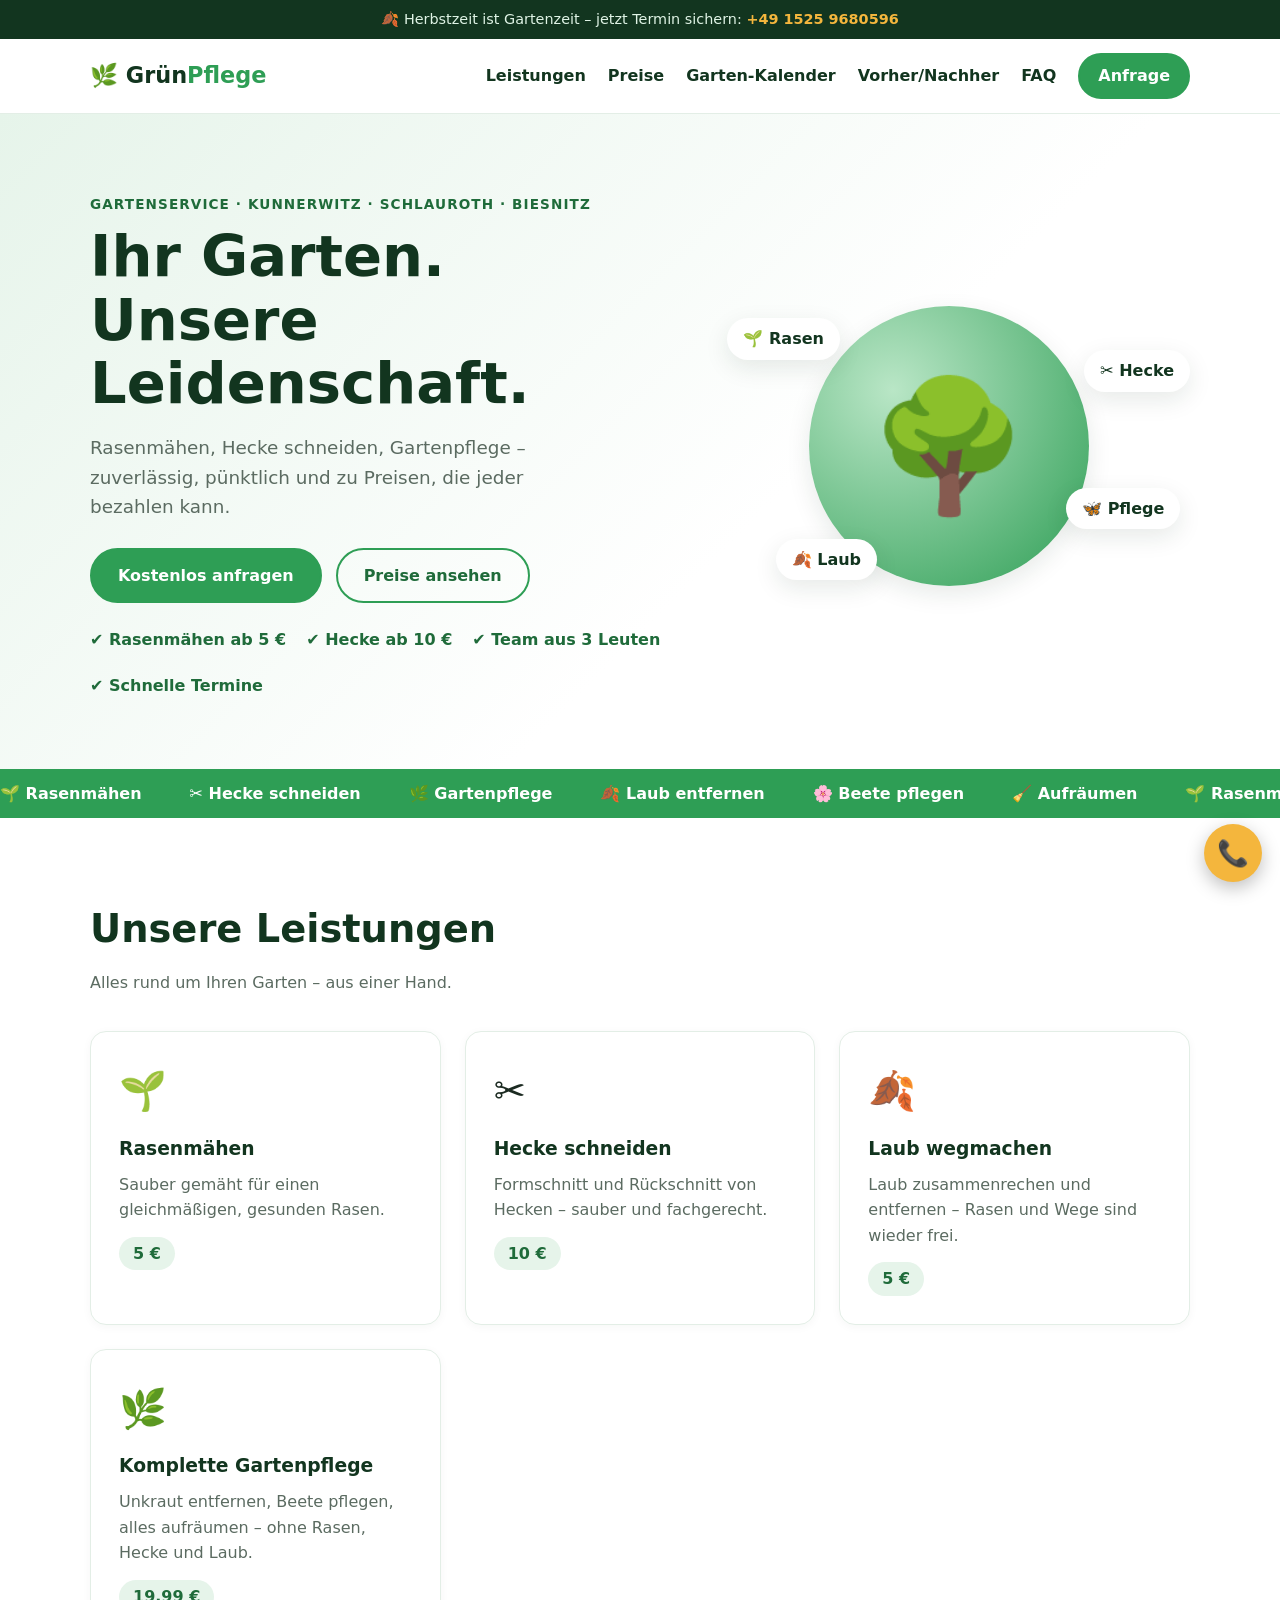
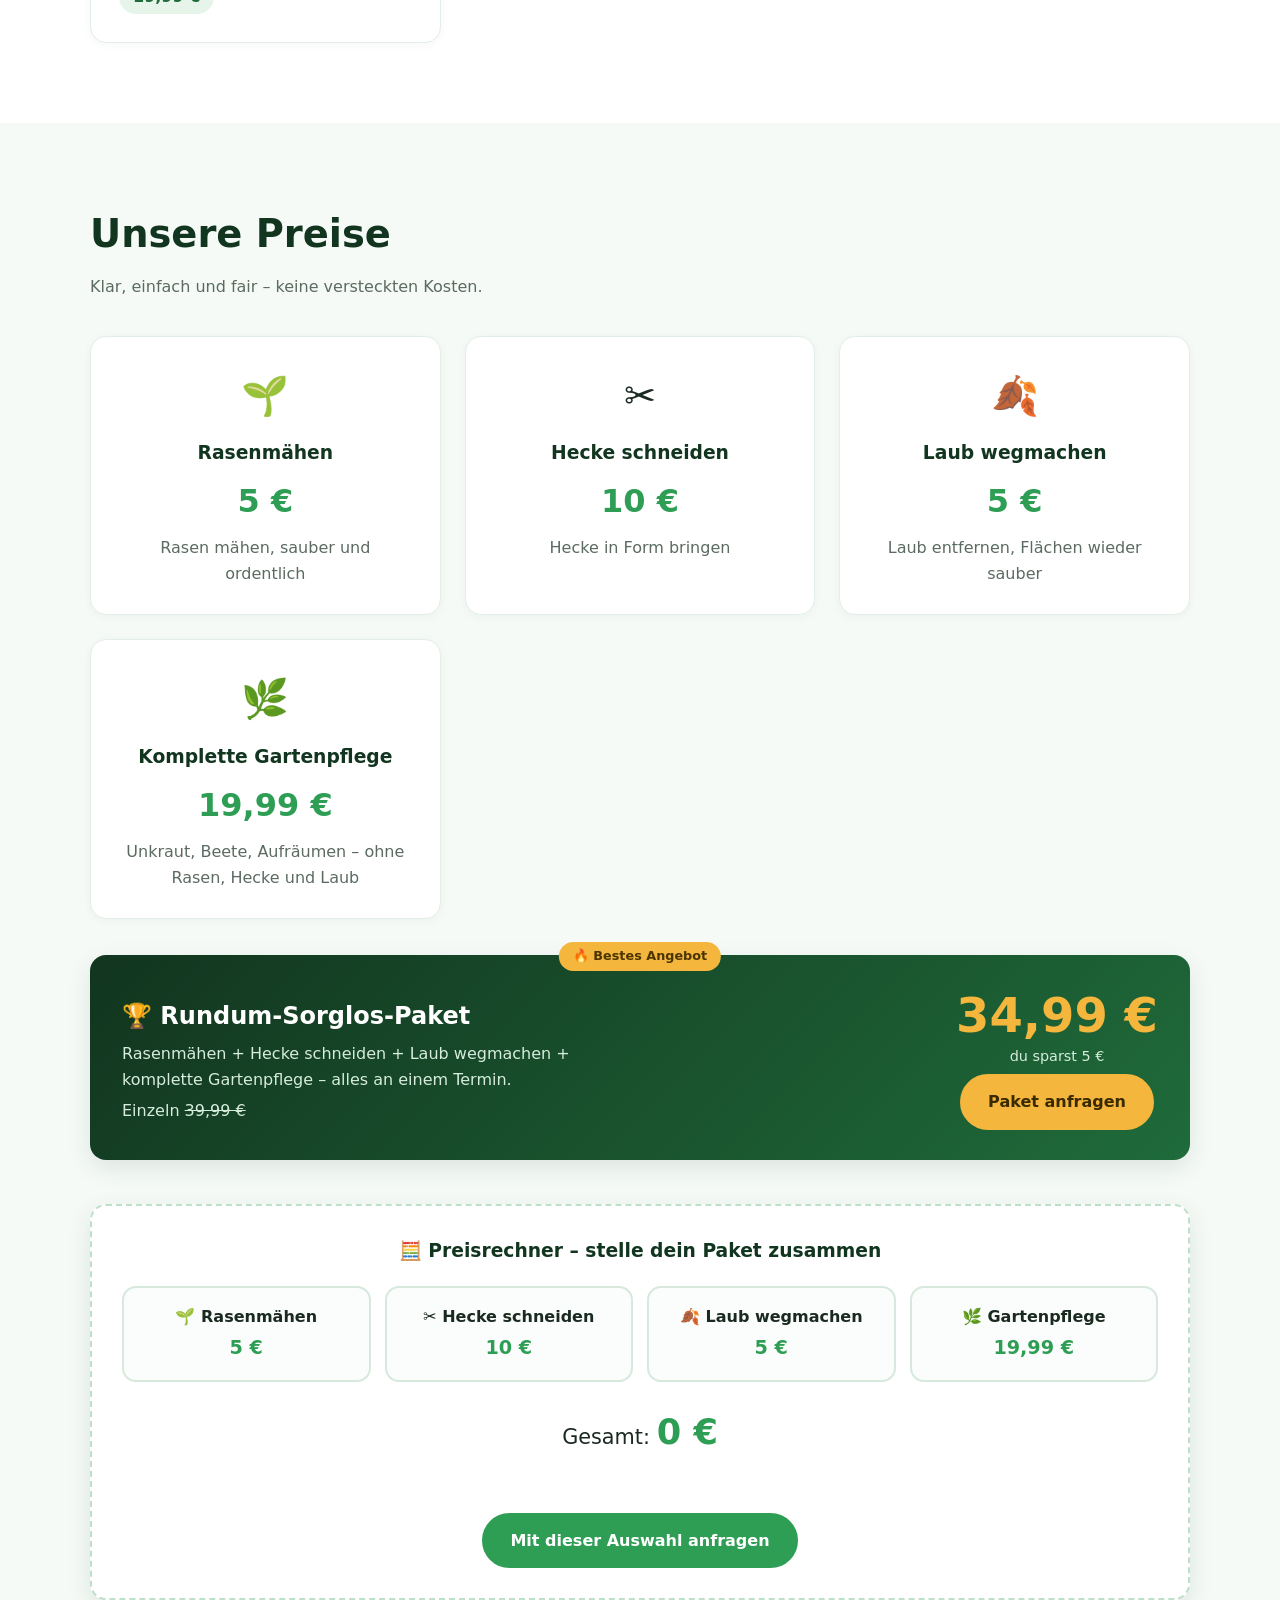
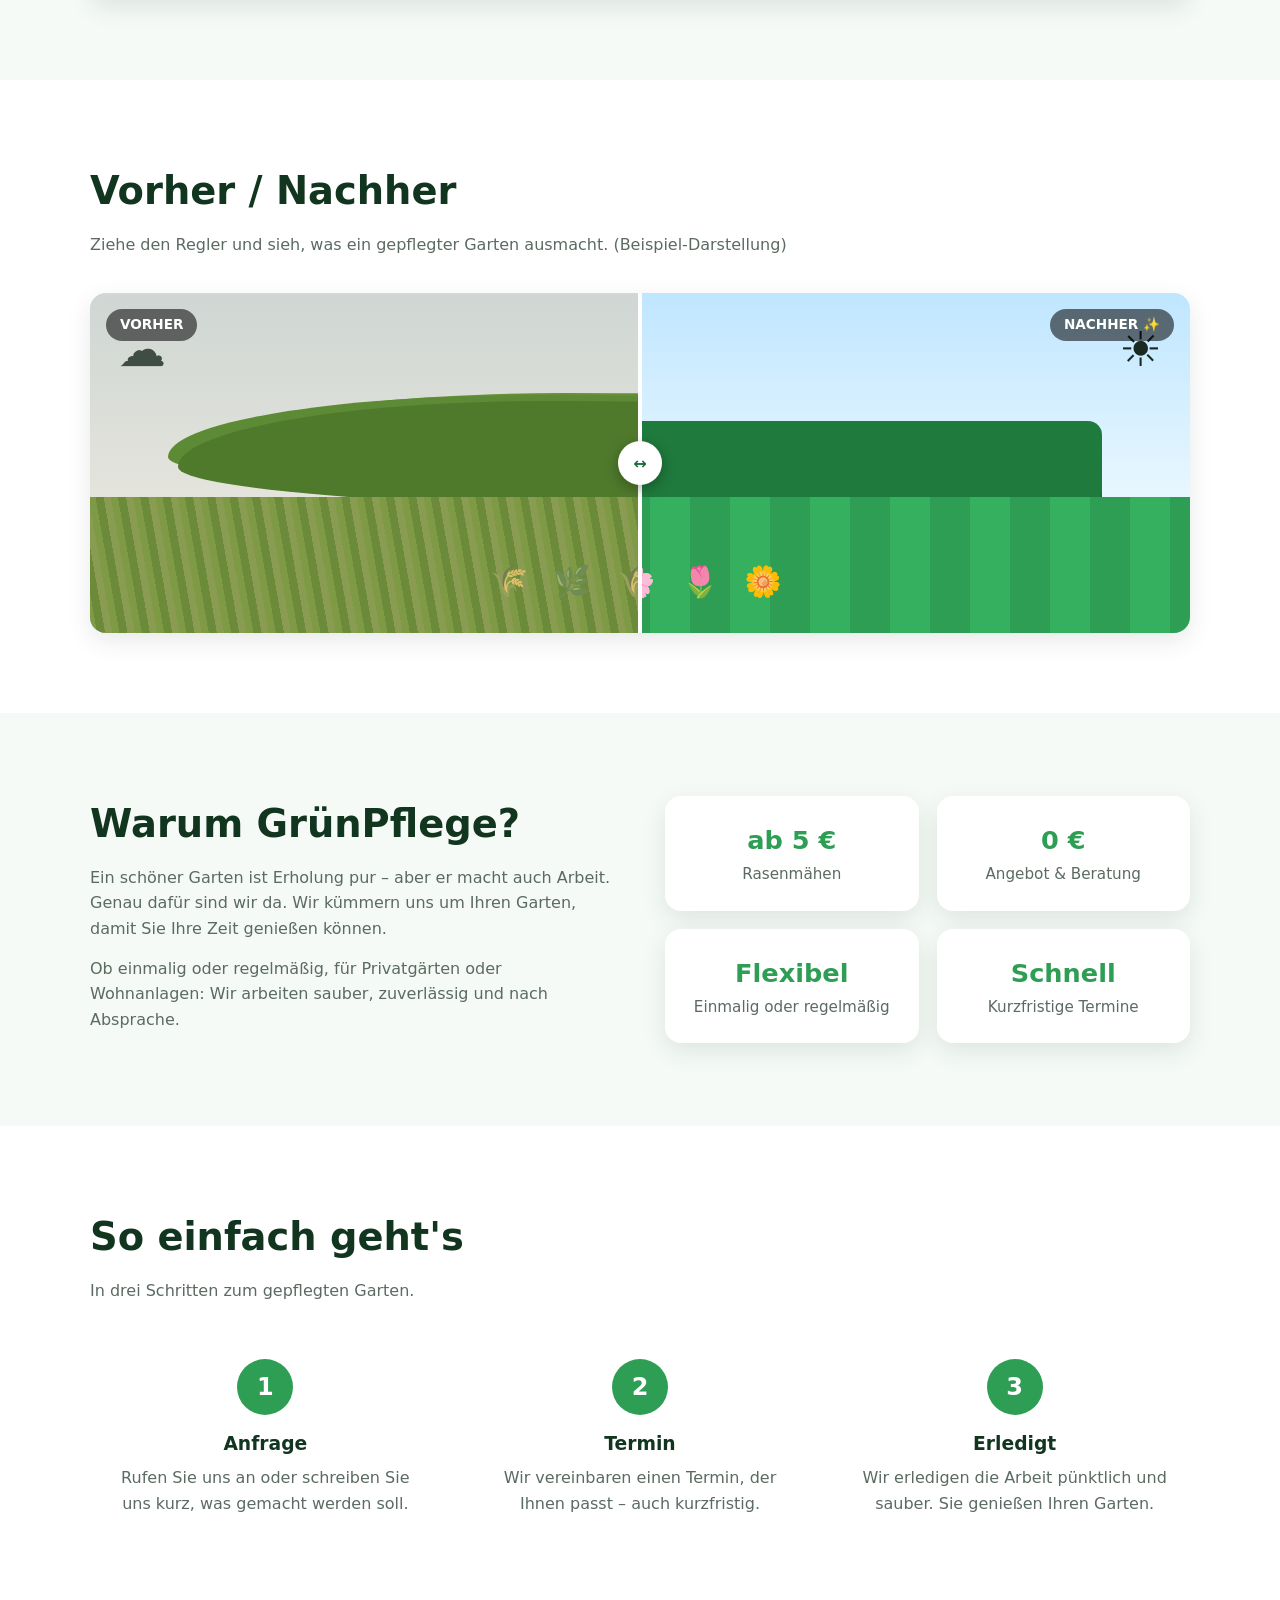
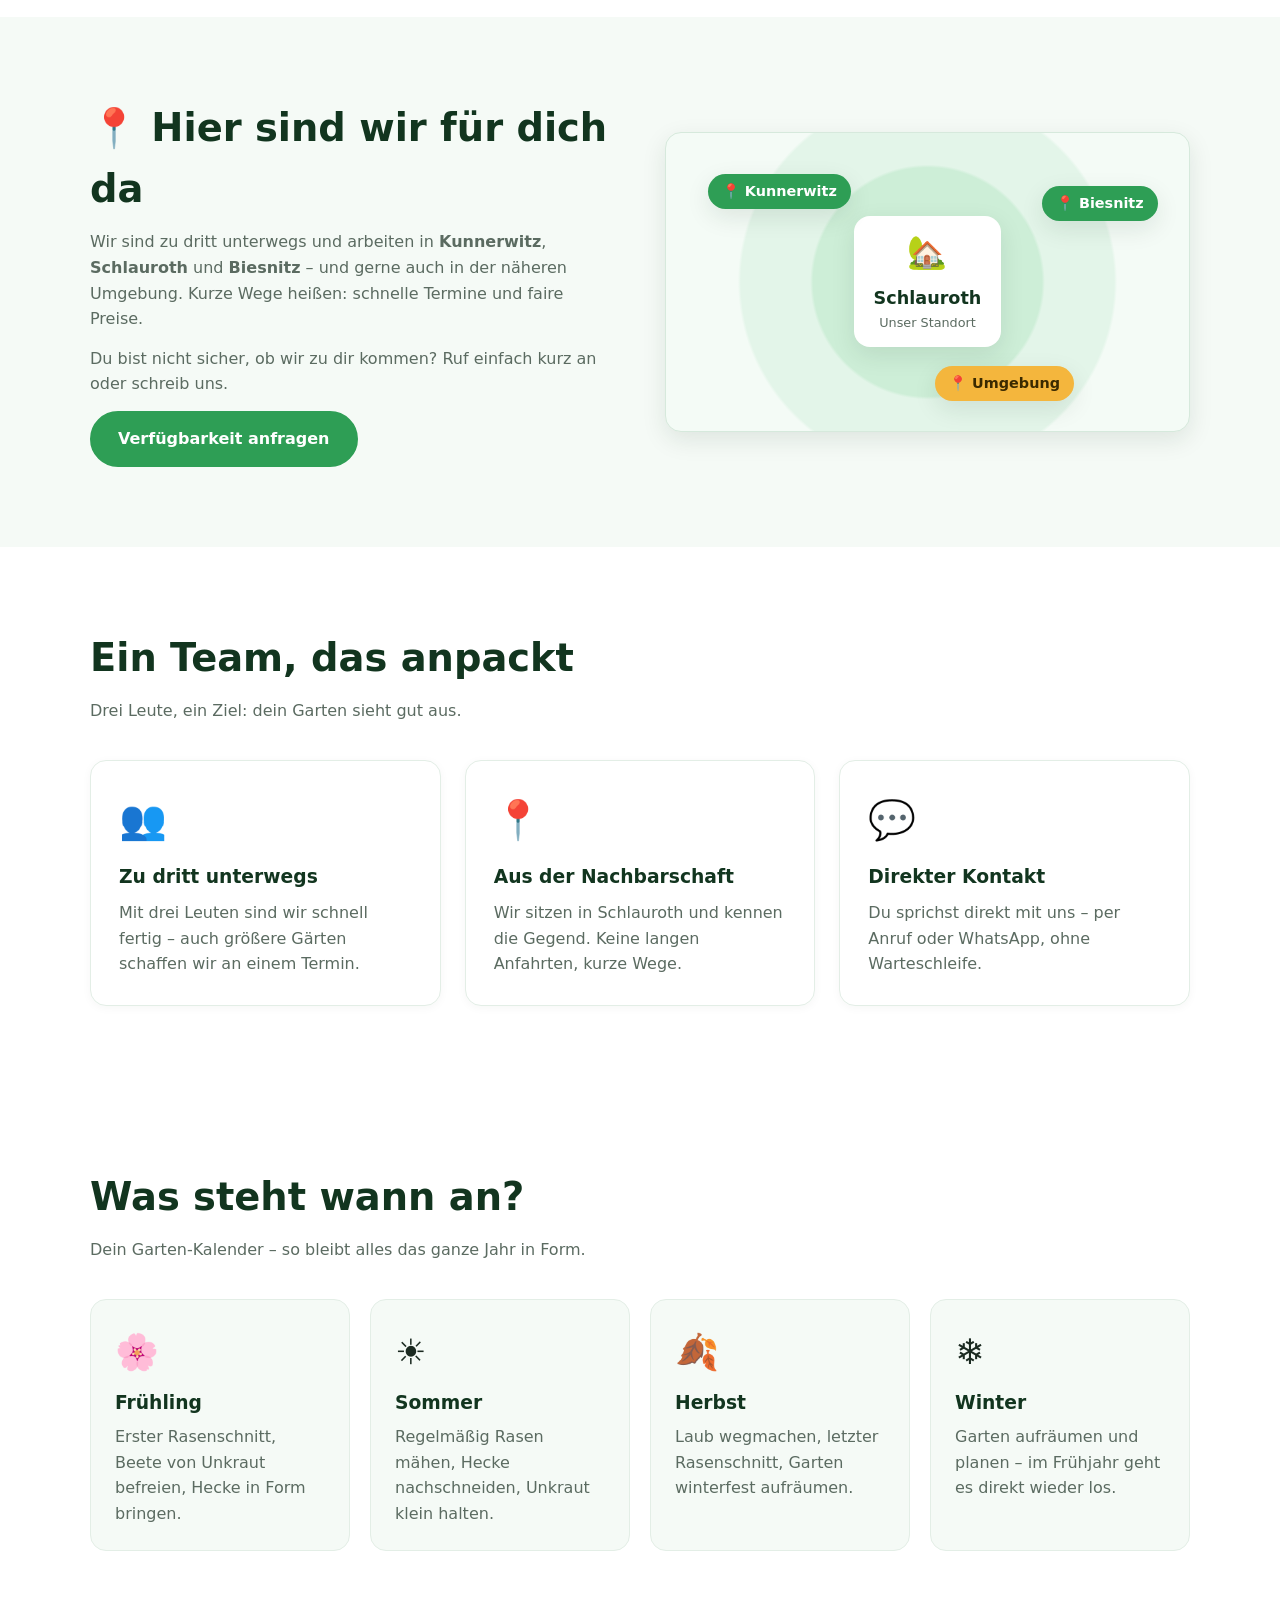
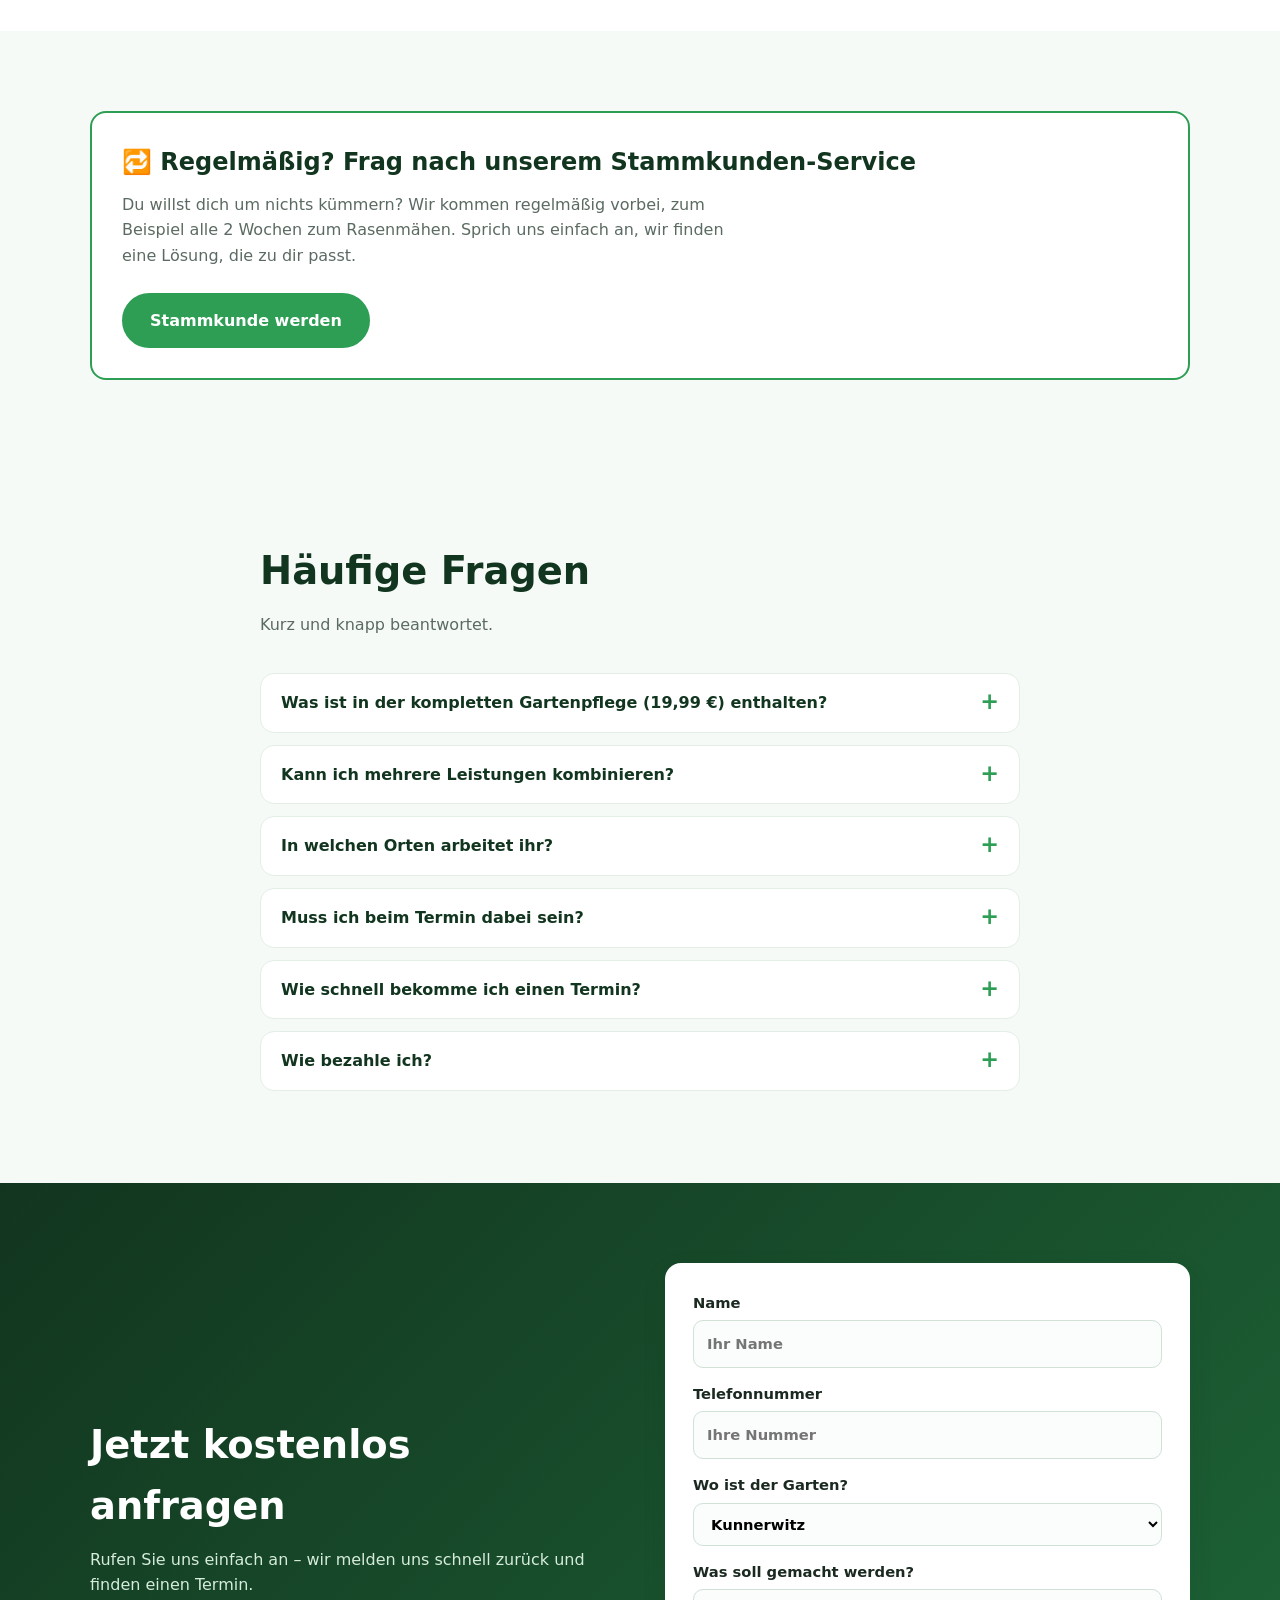
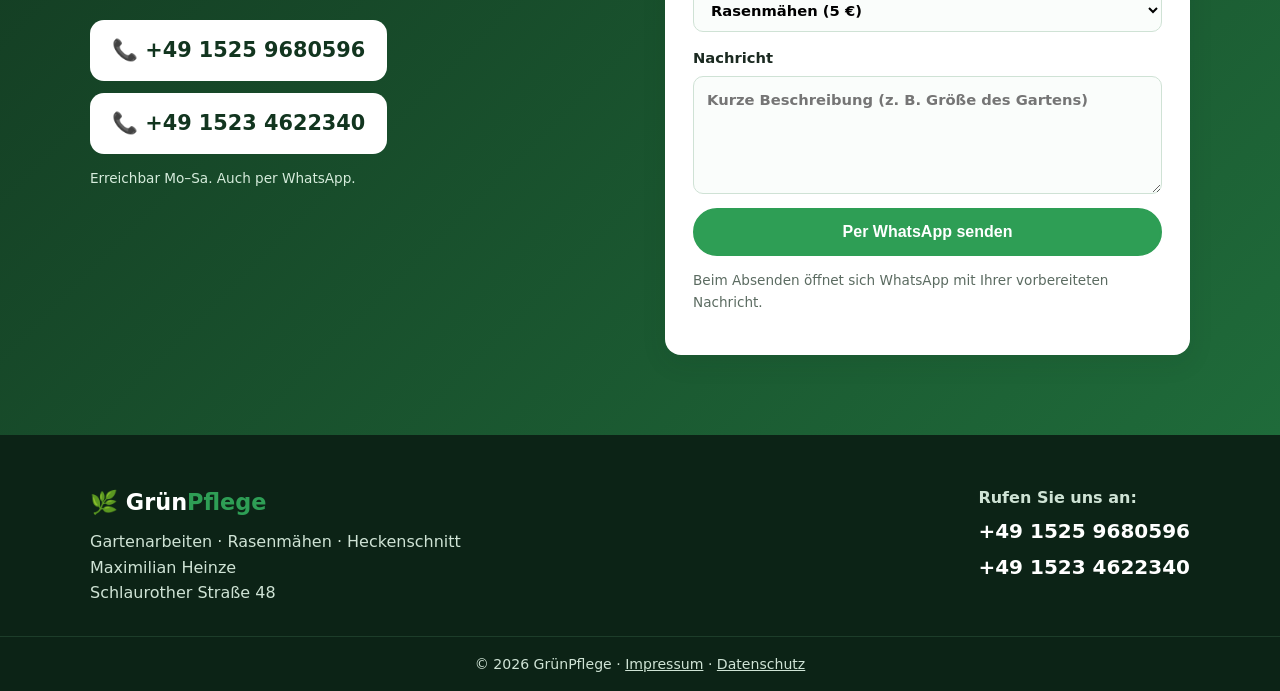
==== commit 03531b88: "Add files via upload" ====
--- a/index.html
+++ b/index.html
@@ -3,9 +3,20 @@
 <head>
   <meta charset="UTF-8">
   <meta name="viewport" content="width=device-width, initial-scale=1">
-  <title>GrünPflege – Gartenarbeiten, Rasenmähen & Heckenschnitt</title>
-  <meta name="description" content="Ihr zuverlässiger Gartenservice: Rasenmähen ab 10 €, Hecke schneiden 20 €, Gartenpflege 40 €. Jetzt anfragen!">
+  <title>GrünPflege – Gartenservice Görlitz: Rasenmähen, Hecke, Gartenpflege</title>
+  <meta name="description" content="Ihr zuverlässiger Gartenservice: Rasenmähen 5 €, Hecke schneiden 10 €, Laub wegmachen 5 €, Gartenpflege 19,99 €. Gartenservice in Görlitz-Biesnitz, Schlauroth und Kunnerwitz. Jetzt anfragen!">
   <link rel="stylesheet" href="style.css">
+  <script type="application/ld+json">
+  {
+    "@context": "https://schema.org",
+    "@type": "LandscapingBusiness",
+    "name": "GrünPflege",
+    "founder": "Maximilian Heinze",
+    "telephone": ["+49 1525 9680596", "+49 1523 4622340"],
+    "address": {"@type": "PostalAddress", "streetAddress": "Schlaurother Straße 48", "addressLocality": "Görlitz", "addressCountry": "DE"},
+    "areaServed": ["Kunnerwitz", "Schlauroth", "Biesnitz"]
+  }
+  </script>
 </head>
 <body>
 
@@ -18,6 +29,7 @@
       <nav class="nav" id="nav">
         <a href="#leistungen">Leistungen</a>
         <a href="#preise">Preise</a>
+        <a href="#saison">Garten-Kalender</a>
         <a href="#vorher-nachher">Vorher/Nachher</a>
         <a href="#faq">FAQ</a>
         <a href="#kontakt" class="btn btn-small">Anfrage</a>
@@ -31,7 +43,7 @@
     <section class="hero">
       <div class="container hero-inner">
         <div class="hero-text reveal">
-          <p class="eyebrow">Gartenservice aus Ihrer Region</p>
+          <p class="eyebrow">Gartenservice · Kunnerwitz · Schlauroth · Biesnitz</p>
           <h1>Ihr Garten. <br>Unsere Leidenschaft.</h1>
           <p class="lead">Rasenmähen, Hecke schneiden, Gartenpflege – zuverlässig, pünktlich und zu Preisen, die jeder bezahlen kann.</p>
           <div class="hero-buttons">
@@ -39,8 +51,9 @@
             <a href="#preise" class="btn btn-outline">Preise ansehen</a>
           </div>
           <ul class="hero-points">
-            <li>✔ Rasenmähen 10 €</li>
-            <li>✔ Hecke 20 €</li>
+            <li>✔ Rasenmähen ab 5 €</li>
+            <li>✔ Hecke ab 10 €</li>
+            <li>✔ Team aus 3 Leuten</li>
             <li>✔ Schnelle Termine</li>
           </ul>
         </div>
@@ -72,19 +85,25 @@
             <div class="icon">🌱</div>
             <h3>Rasenmähen</h3>
             <p>Sauber gemäht für einen gleichmäßigen, gesunden Rasen.</p>
-            <span class="mini-price">10 €</span>
+            <span class="mini-price">5 €</span>
           </article>
           <article class="card reveal">
             <div class="icon">✂️</div>
             <h3>Hecke schneiden</h3>
             <p>Formschnitt und Rückschnitt von Hecken – sauber und fachgerecht.</p>
-            <span class="mini-price">20 €</span>
+            <span class="mini-price">10 €</span>
+          </article>
+          <article class="card reveal">
+            <div class="icon">🍂</div>
+            <h3>Laub wegmachen</h3>
+            <p>Laub zusammenrechen und entfernen – Rasen und Wege sind wieder frei.</p>
+            <span class="mini-price">5 €</span>
           </article>
           <article class="card reveal">
             <div class="icon">🌿</div>
             <h3>Komplette Gartenpflege</h3>
-            <p>Unkraut entfernen, Beete pflegen, Laub weg, alles aufräumen – ohne Rasen und Hecke.</p>
-            <span class="mini-price">40 €</span>
+            <p>Unkraut entfernen, Beete pflegen, alles aufräumen – ohne Rasen, Hecke und Laub.</p>
+            <span class="mini-price">19,99 €</span>
           </article>
         </div>
       </div>
@@ -99,33 +118,50 @@
           <article class="card price reveal">
             <div class="icon">🌱</div>
             <h3>Rasenmähen</h3>
-            <p class="price-tag">10 €</p>
+            <p class="price-tag">5 €</p>
             <p>Rasen mähen, sauber und ordentlich</p>
           </article>
-          <article class="card price featured reveal">
-            <span class="badge">Beliebt</span>
+          <article class="card price reveal">
             <div class="icon">✂️</div>
             <h3>Hecke schneiden</h3>
-            <p class="price-tag">20 €</p>
+            <p class="price-tag">10 €</p>
             <p>Hecke in Form bringen</p>
+          </article>
+          <article class="card price reveal">
+            <div class="icon">🍂</div>
+            <h3>Laub wegmachen</h3>
+            <p class="price-tag">5 €</p>
+            <p>Laub entfernen, Flächen wieder sauber</p>
           </article>
           <article class="card price reveal">
             <div class="icon">🌿</div>
             <h3>Komplette Gartenpflege</h3>
-            <p class="price-tag">40 €</p>
-            <p>Alles rund um den Garten – ohne Hecke schneiden und Rasenmähen</p>
-          </article>
+            <p class="price-tag">19,99 €</p>
+            <p>Unkraut, Beete, Aufräumen – ohne Rasen, Hecke und Laub</p>
+          </article>
+        </div>
+
+        <div class="bundle reveal">
+          <span class="badge">🔥 Bestes Angebot</span>
+          <div class="bundle-text">
+            <h3>🏆 Rundum-Sorglos-Paket</h3>
+            <p>Rasenmähen + Hecke schneiden + Laub wegmachen + komplette Gartenpflege – alles an einem Termin.</p>
+            <p class="bundle-old">Einzeln <s>39,99 €</s></p>
+          </div>
+          <div class="bundle-price"><strong>34,99 €</strong><span>du sparst 5 €</span><a href="#kontakt" class="btn" data-bundle>Paket anfragen</a></div>
         </div>
 
         <!-- Preisrechner -->
         <div class="calc reveal">
           <h3>🧮 Preisrechner – stelle dein Paket zusammen</h3>
           <div class="calc-grid">
-            <label class="calc-item"><input type="checkbox" data-price="10" data-name="Rasenmähen"><span class="calc-box"><b>🌱 Rasenmähen</b><em>10 €</em></span></label>
-            <label class="calc-item"><input type="checkbox" data-price="20" data-name="Hecke schneiden"><span class="calc-box"><b>✂️ Hecke schneiden</b><em>20 €</em></span></label>
-            <label class="calc-item"><input type="checkbox" data-price="40" data-name="Komplette Gartenpflege"><span class="calc-box"><b>🌿 Gartenpflege</b><em>40 €</em></span></label>
+            <label class="calc-item"><input type="checkbox" data-price="5" data-name="Rasenmähen"><span class="calc-box"><b>🌱 Rasenmähen</b><em>5 €</em></span></label>
+            <label class="calc-item"><input type="checkbox" data-price="10" data-name="Hecke schneiden"><span class="calc-box"><b>✂️ Hecke schneiden</b><em>10 €</em></span></label>
+            <label class="calc-item"><input type="checkbox" data-price="5" data-name="Laub wegmachen"><span class="calc-box"><b>🍂 Laub wegmachen</b><em>5 €</em></span></label>
+            <label class="calc-item"><input type="checkbox" data-price="19.99" data-name="Komplette Gartenpflege"><span class="calc-box"><b>🌿 Gartenpflege</b><em>19,99 €</em></span></label>
           </div>
           <div class="calc-total">Gesamt: <strong id="calc-sum">0 €</strong></div>
+          <p class="calc-hint" id="calc-hint"></p>
           <a href="#kontakt" class="btn" id="calc-send">Mit dieser Auswahl anfragen</a>
         </div>
       </div>
@@ -166,7 +202,7 @@
           <p>Ob einmalig oder regelmäßig, für Privatgärten oder Wohnanlagen: Wir arbeiten sauber, zuverlässig und nach Absprache.</p>
         </div>
         <div class="stats reveal">
-          <div class="stat"><strong>10 €</strong><span>Rasenmähen</span></div>
+          <div class="stat"><strong>ab 5 €</strong><span>Rasenmähen</span></div>
           <div class="stat"><strong>0 €</strong><span>Angebot & Beratung</span></div>
           <div class="stat"><strong>Flexibel</strong><span>Einmalig oder regelmäßig</span></div>
           <div class="stat"><strong>Schnell</strong><span>Kurzfristige Termine</span></div>
@@ -187,18 +223,80 @@
       </div>
     </section>
 
+    <!-- EINSATZGEBIET -->
+    <section id="einsatzgebiet" class="section section-alt">
+      <div class="container two-col">
+        <div class="reveal">
+          <h2>📍 Hier sind wir für dich da</h2>
+          <p>Wir sind zu dritt unterwegs und arbeiten in <strong>Kunnerwitz</strong>, <strong>Schlauroth</strong> und <strong>Biesnitz</strong> – und gerne auch in der näheren Umgebung. Kurze Wege heißen: schnelle Termine und faire Preise.</p>
+          <p>Du bist nicht sicher, ob wir zu dir kommen? Ruf einfach kurz an oder schreib uns.</p>
+          <a href="#kontakt" class="btn">Verfügbarkeit anfragen</a>
+        </div>
+        <div class="area reveal">
+          <div class="area-center">🏡<br><b>Schlauroth</b><small>Unser Standort</small></div>
+          <span class="pin p1">📍 Kunnerwitz</span>
+          <span class="pin p2">📍 Biesnitz</span>
+          <span class="pin p3">📍 Umgebung</span>
+        </div>
+      </div>
+    </section>
+
+    <!-- TEAM -->
+    <section class="section">
+      <div class="container">
+        <h2 class="reveal">Ein Team, das anpackt</h2>
+        <p class="section-sub reveal">Drei Leute, ein Ziel: dein Garten sieht gut aus.</p>
+        <div class="cards">
+          <article class="card reveal"><div class="icon">👥</div><h3>Zu dritt unterwegs</h3><p>Mit drei Leuten sind wir schnell fertig – auch größere Gärten schaffen wir an einem Termin.</p></article>
+          <article class="card reveal"><div class="icon">📍</div><h3>Aus der Nachbarschaft</h3><p>Wir sitzen in Schlauroth und kennen die Gegend. Keine langen Anfahrten, kurze Wege.</p></article>
+          <article class="card reveal"><div class="icon">💬</div><h3>Direkter Kontakt</h3><p>Du sprichst direkt mit uns – per Anruf oder WhatsApp, ohne Warteschleife.</p></article>
+        </div>
+      </div>
+    </section>
+
+    <!-- SAISON -->
+    <section id="saison" class="section">
+      <div class="container">
+        <h2 class="reveal">Was steht wann an?</h2>
+        <p class="section-sub reveal">Dein Garten-Kalender – so bleibt alles das ganze Jahr in Form.</p>
+        <div class="seasons">
+          <div class="season reveal"><span>🌸</span><h3>Frühling</h3><p>Erster Rasenschnitt, Beete von Unkraut befreien, Hecke in Form bringen.</p></div>
+          <div class="season reveal"><span>☀️</span><h3>Sommer</h3><p>Regelmäßig Rasen mähen, Hecke nachschneiden, Unkraut klein halten.</p></div>
+          <div class="season reveal"><span>🍂</span><h3>Herbst</h3><p>Laub wegmachen, letzter Rasenschnitt, Garten winterfest aufräumen.</p></div>
+          <div class="season reveal"><span>❄️</span><h3>Winter</h3><p>Garten aufräumen und planen – im Frühjahr geht es direkt wieder los.</p></div>
+        </div>
+      </div>
+    </section>
+
+    <!-- STAMMKUNDEN -->
+    <section class="section section-alt">
+      <div class="container">
+        <div class="regular reveal">
+          <div>
+            <h2>🔁 Regelmäßig? Frag nach unserem Stammkunden-Service</h2>
+            <p>Du willst dich um nichts kümmern? Wir kommen regelmäßig vorbei, zum Beispiel alle 2 Wochen zum Rasenmähen. Sprich uns einfach an, wir finden eine Lösung, die zu dir passt.</p>
+          </div>
+          <a href="#kontakt" class="btn">Stammkunde werden</a>
+        </div>
+      </div>
+    </section>
+
     <!-- FAQ -->
     <section id="faq" class="section section-alt">
       <div class="container narrow">
         <h2 class="reveal">Häufige Fragen</h2>
         <p class="section-sub reveal">Kurz und knapp beantwortet.</p>
         <details class="faq reveal">
-          <summary>Was ist in der kompletten Gartenpflege (40 €) enthalten?</summary>
-          <p>Unkraut entfernen, Beete pflegen, Laub und Gartenabfälle zusammenmachen und aufräumen. Rasenmähen und Hecke schneiden sind nicht dabei, die kannst du einzeln dazubuchen.</p>
+          <summary>Was ist in der kompletten Gartenpflege (19,99 €) enthalten?</summary>
+          <p>Unkraut entfernen, Beete pflegen, Laub und Gartenabfälle zusammenmachen und aufräumen. Rasenmähen, Hecke schneiden und Laub wegmachen sind nicht dabei, die kannst du einzeln dazubuchen.</p>
         </details>
         <details class="faq reveal">
           <summary>Kann ich mehrere Leistungen kombinieren?</summary>
-          <p>Ja! Mit dem Preisrechner siehst du direkt, was dein Paket kostet. Rasenmähen, Hecke und Gartenpflege zusammen kosten 70 €.</p>
+          <p>Ja! Mit dem Preisrechner siehst du direkt, was dein Paket kostet. Alles zusammen gibt es als Rundum-Sorglos-Paket für 34,99 € statt 39,99 € einzeln.</p>
+        </details>
+        <details class="faq reveal">
+          <summary>In welchen Orten arbeitet ihr?</summary>
+          <p>In Kunnerwitz, Schlauroth und Biesnitz und gerne auch in der näheren Umgebung. Frag einfach kurz nach.</p>
         </details>
         <details class="faq reveal">
           <summary>Muss ich beim Termin dabei sein?</summary>
@@ -234,11 +332,21 @@
           <label>Telefonnummer
             <input type="tel" name="telefon" required placeholder="Ihre Nummer">
           </label>
+          <label>Wo ist der Garten?
+            <select name="ort">
+              <option>Kunnerwitz</option>
+              <option>Schlauroth</option>
+              <option>Biesnitz</option>
+              <option>Andere Umgebung</option>
+            </select>
+          </label>
           <label>Was soll gemacht werden?
             <select name="leistung">
-              <option>Rasenmähen (10 €)</option>
-              <option>Hecke schneiden (20 €)</option>
-              <option>Komplette Gartenpflege (40 €)</option>
+              <option>Rasenmähen (5 €)</option>
+              <option>Hecke schneiden (10 €)</option>
+              <option>Laub wegmachen (5 €)</option>
+              <option>Komplette Gartenpflege (19,99 €)</option>
+              <option>Rundum-Sorglos-Paket (34,99 €)</option>
               <option>Mehrere Leistungen</option>
               <option>Sonstiges</option>
             </select>
@@ -259,6 +367,7 @@
       <div>
         <div class="logo">🌿 Grün<span>Pflege</span></div>
         <p>Gartenarbeiten · Rasenmähen · Heckenschnitt</p>
+        <p>Maximilian Heinze<br>Schlaurother Straße 48</p>
       </div>
       <div class="footer-phones">
         <p><strong>Rufen Sie uns an:</strong></p>
@@ -268,7 +377,7 @@
     </div>
     <div class="footer-bottom">
       <div class="container">
-        <p>© <span id="year"></span> GrünPflege. Alle Rechte vorbehalten.</p>
+        <p>© <span id="year"></span> GrünPflege · <a href="impressum.html">Impressum</a> · <a href="datenschutz.html">Datenschutz</a></p>
       </div>
     </div>
   </footer>
--- a/style.css
+++ b/style.css
@@ -272,3 +272,55 @@
   .nav.open { display: flex; }
   .section { padding: 60px 0; }
 }
+
+/* Bundle */
+.bundle {
+  position: relative; margin-top: 36px; display: flex; align-items: center; justify-content: space-between; gap: 24px; flex-wrap: wrap;
+  background: linear-gradient(135deg, var(--green-900), var(--green-700)); color: #fff;
+  border-radius: var(--radius); padding: 36px 32px 30px; box-shadow: var(--shadow);
+}
+.bundle h3 { font-size: 1.5rem; margin-bottom: 6px; }
+.bundle p { color: #d6ecdc; max-width: 520px; }
+.bundle-old { margin-top: 6px; }
+.bundle-price { text-align: center; display: grid; gap: 6px; justify-items: center; }
+.bundle-price strong { font-size: 3rem; line-height: 1; color: var(--sun); }
+.bundle-price span { color: #d6ecdc; font-size: .9rem; }
+.bundle .btn { background: var(--sun); border-color: var(--sun); color: #3a2a00; }
+.bundle .btn:hover { background: #ffc85a; border-color: #ffc85a; }
+.calc-hint { min-height: 1.4em; margin-bottom: 14px; color: var(--green-700); font-weight: 700; }
+
+/* Seasons */
+.seasons { display: grid; grid-template-columns: repeat(auto-fit, minmax(210px, 1fr)); gap: 20px; }
+.season { background: var(--bg-alt); border-radius: var(--radius); padding: 24px; border: 1px solid #e3eee6; }
+.season span { font-size: 2.2rem; }
+.season h3 { color: var(--green-900); margin: 8px 0 6px; }
+.season p { color: var(--muted); }
+
+/* Regular customers */
+.regular {
+  display: flex; align-items: center; justify-content: space-between; gap: 24px; flex-wrap: wrap;
+  background: #fff; border: 2px solid var(--green-500); border-radius: var(--radius); padding: 30px;
+}
+.regular h2 { font-size: 1.5rem; }
+.regular p { color: var(--muted); max-width: 620px; }
+
+/* Area */
+.area {
+  position: relative; min-height: 300px; border-radius: var(--radius); background:
+    radial-gradient(circle at 50% 50%, #cdeed7 0 38%, transparent 39%),
+    radial-gradient(circle at 50% 50%, #e3f5e9 0 62%, transparent 63%), #f4fbf6;
+  border: 1px solid #d6e9dc; display: grid; place-items: center; box-shadow: var(--shadow);
+}
+.area-center { text-align: center; background: #fff; padding: 16px 20px; border-radius: 16px; box-shadow: var(--shadow); font-size: 2rem; line-height: 1.3; }
+.area-center b { font-size: 1.1rem; color: var(--green-900); }
+.area-center small { display: block; font-size: .8rem; color: var(--muted); }
+.pin { position: absolute; background: var(--green-500); color: #fff; font-weight: 700; padding: 6px 14px; border-radius: 999px; font-size: .9rem; box-shadow: var(--shadow); }
+.p1 { top: 14%; left: 8%; } .p2 { top: 18%; right: 6%; } .p3 { bottom: 10%; right: 22%; background: var(--sun); color: #3a2a00; }
+.footer-bottom a { text-decoration: underline; }
+
+/* Legal pages */
+.legal { padding: 50px 0 80px; }
+.legal h1 { font-size: 2rem; margin-bottom: 20px; }
+.legal h2 { font-size: 1.2rem; margin: 26px 0 8px; }
+.legal p { color: var(--muted); margin-bottom: 10px; }
+.legal a { color: var(--green-700); text-decoration: underline; }
